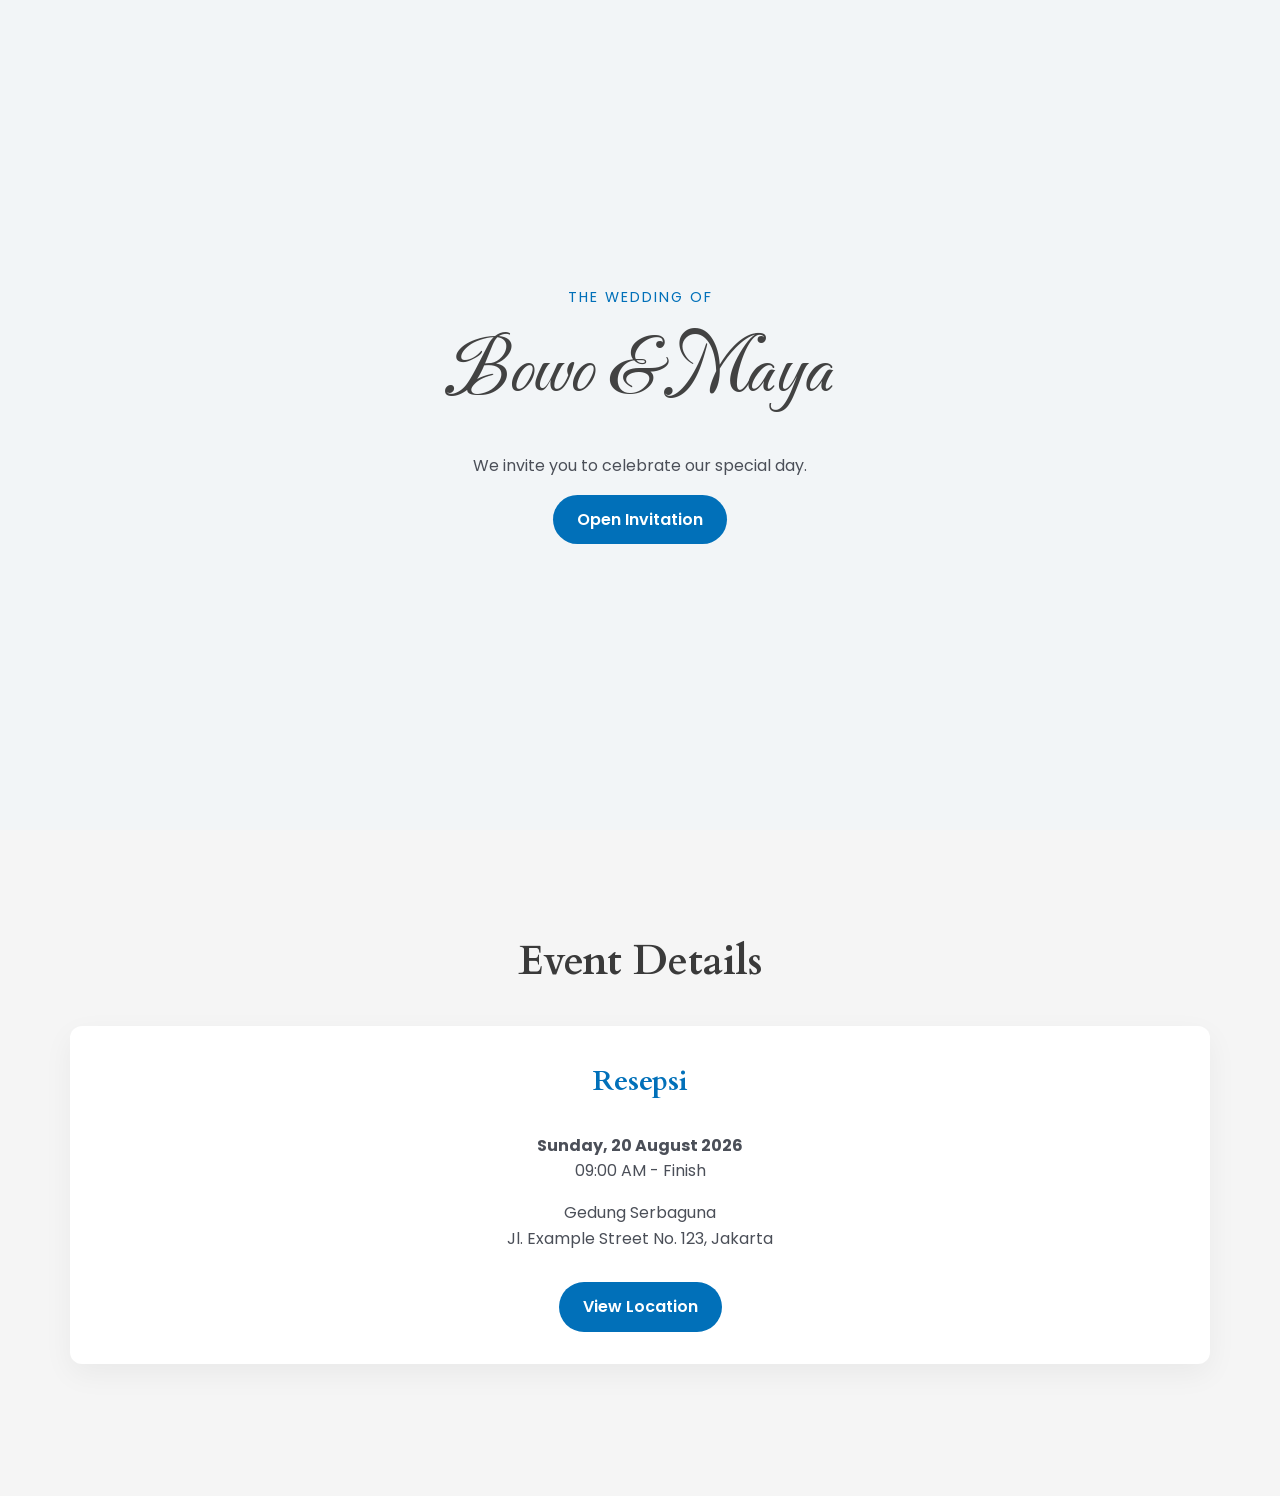
==== design-preview.html @ 2938999a "Add extracted design.md and preview" ====
<!DOCTYPE html>
<html lang="en">
<head>
    <meta charset="UTF-8">
    <meta name="viewport" content="width=device-width, initial-scale=1.0">
    <title>Design Preview - Ringvitation</title>
    <link rel="preconnect" href="https://fonts.googleapis.com">
    <link rel="preconnect" href="https://fonts.gstatic.com" crossorigin>
    <link href="https://fonts.googleapis.com/css2?family=Carattere&family=Cardo:ital,wght@0,400;0,700;1,400&family=Poppins:wght@300;400;500;600;700&family=Roboto+Slab:wght@300;400;500;600;700&family=Roboto:wght@300;400;500;700&display=swap" rel="stylesheet">
    <style>
        :root {
            /* Colors */
            --color-primary: #0170b9;
            --color-dark-1: #3a3a3a;
            --color-dark-2: #424242;
            --color-text: #4b4f58;
            --color-bg-1: #f5f5f5;
            --color-bg-2: #f2f5f7;
            --color-white: #ffffff;
            --color-black: #000000;

            /* Typography */
            --font-sans: 'Poppins', 'Roboto', sans-serif;
            --font-serif: 'Cardo', 'Roboto Slab', serif;
            --font-script: 'Carattere', cursive;

            /* Spacing */
            --spacing-sm: 8px;
            --spacing-md: 16px;
            --spacing-lg: 32px;
            --spacing-xl: 64px;
            --spacing-xxl: 100px;
        }

        body {
            font-family: var(--font-sans);
            color: var(--color-text);
            background-color: var(--color-bg-1);
            margin: 0;
            padding: 0;
            line-height: 1.6;
        }

        .container {
            max-width: 1140px;
            margin: 0 auto;
            padding: 0 var(--spacing-md);
        }

        section {
            padding: var(--spacing-xxl) 0;
        }

        h1, h2, h3, h4 {
            color: var(--color-dark-1);
            margin-top: 0;
        }

        h1 {
            font-family: var(--font-script);
            font-size: 5rem;
            font-weight: 400;
            text-align: center;
            margin-bottom: var(--spacing-md);
            color: var(--color-dark-2);
        }

        h2 {
            font-family: var(--font-serif);
            font-size: 2.5rem;
            text-align: center;
            margin-bottom: var(--spacing-lg);
        }

        p {
            font-size: 1rem;
            margin-bottom: var(--spacing-md);
        }

        .btn {
            display: inline-block;
            background-color: var(--color-primary);
            color: var(--color-white);
            font-family: var(--font-sans);
            font-weight: 600;
            padding: 12px 24px;
            border-radius: 30px;
            text-decoration: none;
            transition: background-color 0.3s ease;
            border: none;
            cursor: pointer;
        }

        .btn:hover {
            background-color: var(--color-dark-1);
        }

        .card {
            background-color: var(--color-white);
            padding: var(--spacing-lg);
            border-radius: 12px;
            box-shadow: 0 10px 30px rgba(0,0,0,0.05);
            text-align: center;
            margin-bottom: var(--spacing-lg);
        }

        .hero {
            background-color: var(--color-bg-2);
            text-align: center;
            padding: var(--spacing-xxl) var(--spacing-md);
            display: flex;
            flex-direction: column;
            align-items: center;
            justify-content: center;
            min-height: 70vh;
        }

        .hero-subtitle {
            font-family: var(--font-sans);
            letter-spacing: 2px;
            text-transform: uppercase;
            font-size: 0.9rem;
            color: var(--color-primary);
        }
    </style>
</head>
<body>

    <div class="hero">
        <div class="container">
            <div class="hero-subtitle">The Wedding Of</div>
            <h1>Bowo & Maya</h1>
            <p>We invite you to celebrate our special day.</p>
            <a href="#" class="btn">Open Invitation</a>
        </div>
    </div>

    <section>
        <div class="container">
            <h2>Event Details</h2>
            <div class="card">
                <h3 style="font-family: var(--font-serif); color: var(--color-primary); font-size: 1.8rem;">Resepsi</h3>
                <p><strong>Sunday, 20 August 2026</strong><br>09:00 AM - Finish</p>
                <p>Gedung Serbaguna<br>Jl. Example Street No. 123, Jakarta</p>
                <a href="#" class="btn" style="margin-top: 15px;">View Location</a>
            </div>
        </div>
    </section>

</body>
</html>
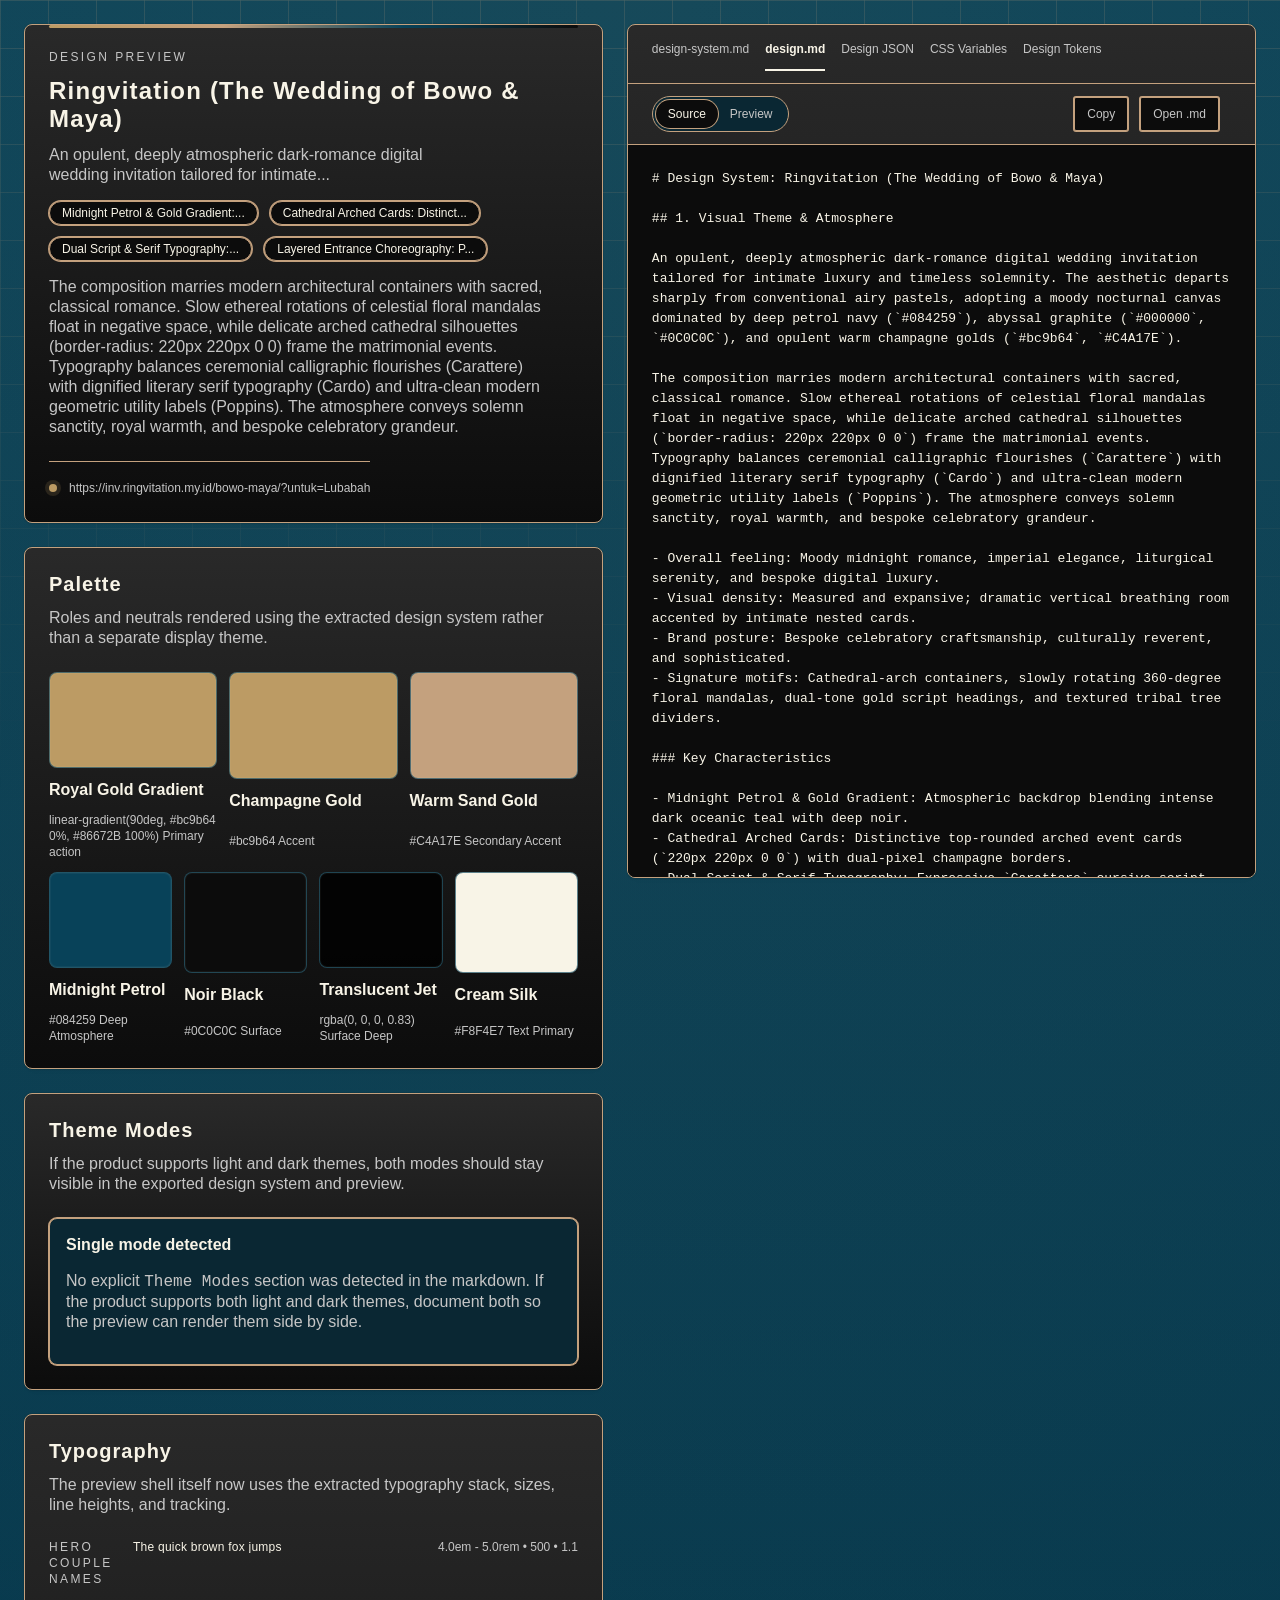
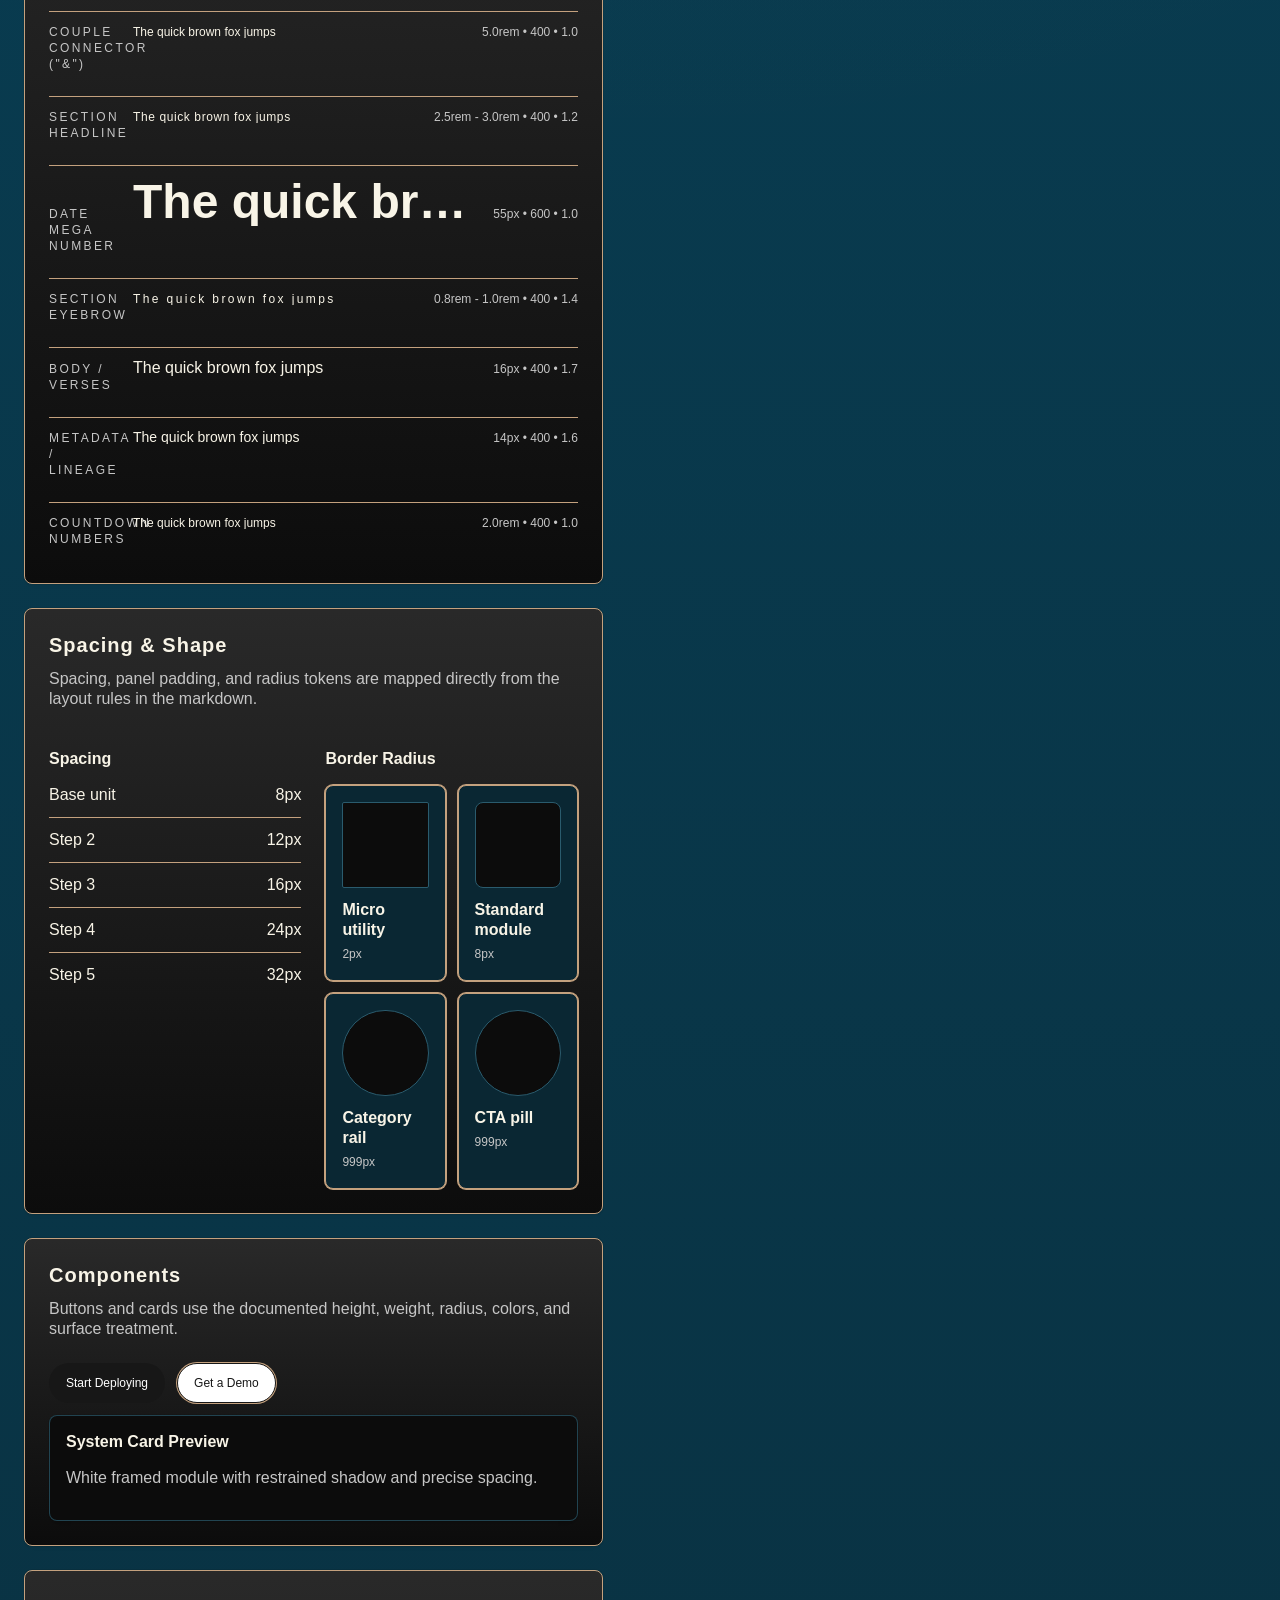
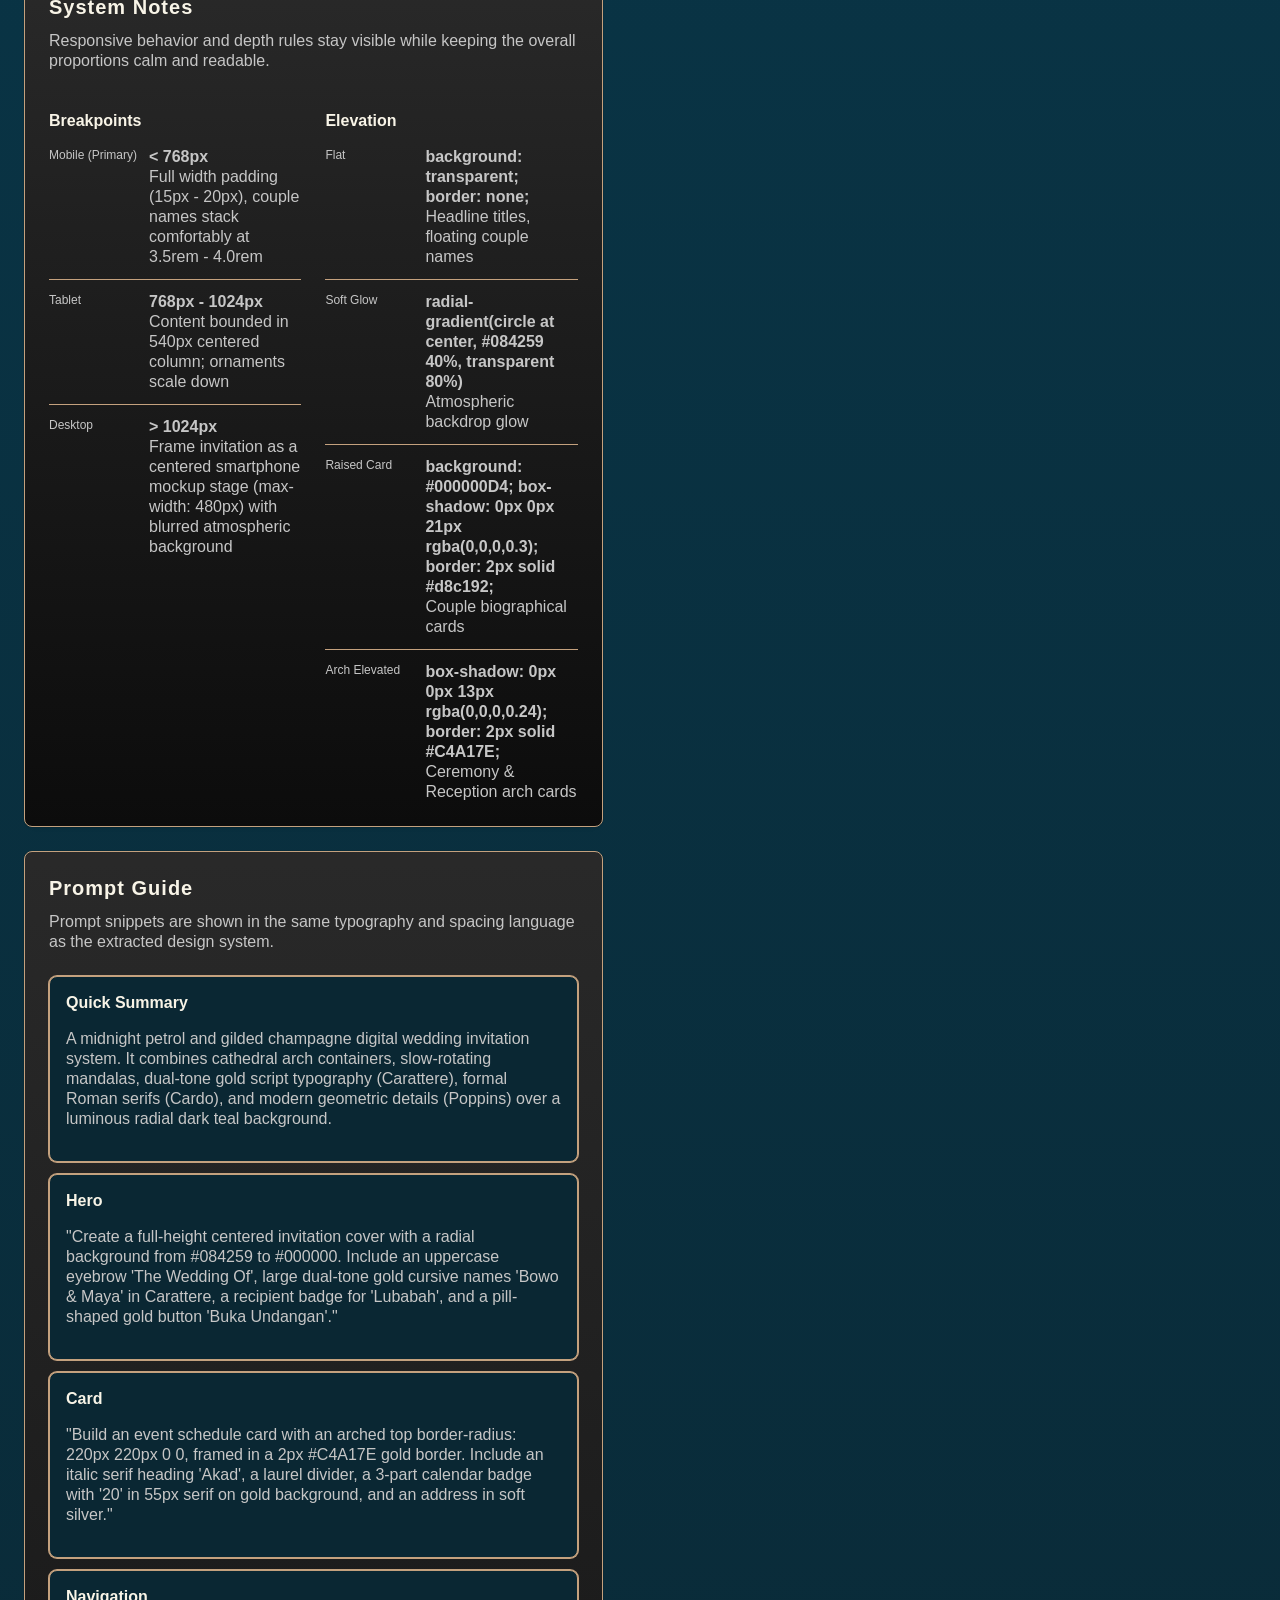
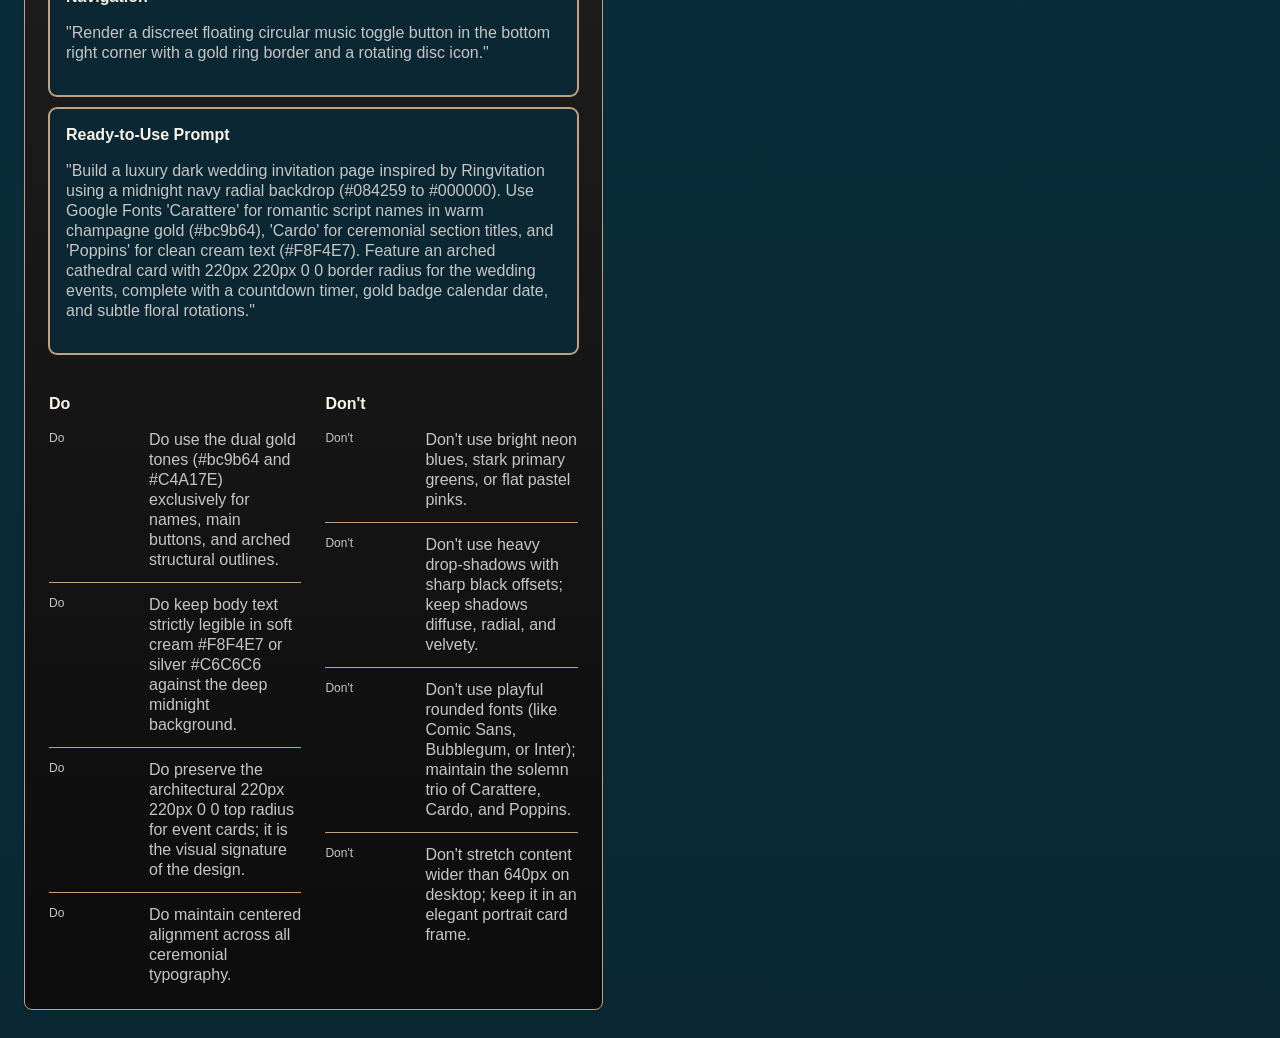
==== commit 5417403b: "feat: complete design extraction with authentic Ringvitation tokens and preview" ====
--- a/design-preview.html
+++ b/design-preview.html
@@ -1,151 +1,1413 @@
 <!DOCTYPE html>
-<html lang="en">
-<head>
-    <meta charset="UTF-8">
-    <meta name="viewport" content="width=device-width, initial-scale=1.0">
-    <title>Design Preview - Ringvitation</title>
-    <link rel="preconnect" href="https://fonts.googleapis.com">
-    <link rel="preconnect" href="https://fonts.gstatic.com" crossorigin>
-    <link href="https://fonts.googleapis.com/css2?family=Carattere&family=Cardo:ital,wght@0,400;0,700;1,400&family=Poppins:wght@300;400;500;600;700&family=Roboto+Slab:wght@300;400;500;600;700&family=Roboto:wght@300;400;500;700&display=swap" rel="stylesheet">
+<html lang="zh-CN">
+  <head>
+    <meta charset="UTF-8" />
+    <meta name="viewport" content="width=device-width, initial-scale=1.0" />
+    <title>Ringvitation (The Wedding of Bowo &amp; Maya) Preview</title>
+    <meta name="color-scheme" content="light" />
     <style>
-        :root {
-            /* Colors */
-            --color-primary: #0170b9;
-            --color-dark-1: #3a3a3a;
-            --color-dark-2: #424242;
-            --color-text: #4b4f58;
-            --color-bg-1: #f5f5f5;
-            --color-bg-2: #f2f5f7;
-            --color-white: #ffffff;
-            --color-black: #000000;
-
-            /* Typography */
-            --font-sans: 'Poppins', 'Roboto', sans-serif;
-            --font-serif: 'Cardo', 'Roboto Slab', serif;
-            --font-script: 'Carattere', cursive;
-
-            /* Spacing */
-            --spacing-sm: 8px;
-            --spacing-md: 16px;
-            --spacing-lg: 32px;
-            --spacing-xl: 64px;
-            --spacing-xxl: 100px;
+      :root {
+        --page-bg: #084259;
+        --page-bg-muted: rgb(10, 39, 51);
+        --surface-bg: #0C0C0C;
+        --surface-bg-muted: rgb(10, 39, 51);
+        --surface-border: #C4A17E;
+        --surface-border-strong: rgb(42, 91, 109);
+        --surface-shadow: 0 0 0 1px rgba(0, 0, 0, 0.08), 0 2px 2px rgba(0, 0, 0, 0.04), 0 8px 8px -8px rgba(0, 0, 0, 0.04);
+        --surface-shadow-soft: 0 0 0 1px #C4A17E;
+        --ink: #F8F4E7;
+        --muted: #C6C6C6;
+        --subtle: rgb(118, 148, 154);
+        --accent: #bc9b64;
+        --font-body: -apple-system, BlinkMacSystemFont, "Segoe UI", Arial, sans-serif;
+        --font-display: -apple-system, BlinkMacSystemFont, "Segoe UI", Arial, sans-serif;
+        --font-mono: "Roboto Mono", ui-monospace, "SFMono-Regular", "SF Mono", Menlo, monospace;
+        --body-size: 16px;
+        --body-line: 20px;
+        --body-weight: 400;
+        --label-size: 12px;
+        --label-line: 16px;
+        --label-track: 0.2em;
+        --title-size: 24px;
+        --title-line: 28px;
+        --title-track: 0.05em;
+        --section-size: 20px;
+        --section-line: 24px;
+        --section-track: 0.05em;
+        --source-size: 13px;
+        --source-line: 20px;
+        --space-1: 8px;
+        --space-2: 12px;
+        --space-3: 16px;
+        --space-4: 24px;
+        --space-5: 32px;
+        --space-6: 40px;
+        --radius-panel: 8px;
+        --radius-card: 8px;
+        --radius-micro: 2px;
+        --radius-pill: 999px;
+        --button-height: 40px;
+        --button-font-size: 12px;
+        --button-weight: 500;
+        --button-radius: 999px;
+        --secondary-button-radius: 999px;
+        --layout-gap: 24px;
+        --page-padding: 24px;
+      }
+
+      * {
+        box-sizing: border-box;
+      }
+
+      html {
+        scroll-behavior: smooth;
+      }
+
+      body {
+        margin: 0;
+        min-width: 320px;
+        color: var(--ink);
+        font-family: var(--font-body);
+        font-size: var(--body-size);
+        font-weight: var(--body-weight);
+        line-height: var(--body-line);
+        background:
+          radial-gradient(circle at top, color-mix(in srgb, var(--accent) 8%, transparent), transparent 30%),
+          linear-gradient(180deg, var(--page-bg) 0%, var(--page-bg-muted) 100%);
+      }
+
+      body::before {
+        content: "";
+        position: fixed;
+        inset: 0;
+        z-index: -1;
+        pointer-events: none;
+        background-image:
+          linear-gradient(color-mix(in srgb, var(--surface-border) 56%, transparent) 1px, transparent 1px),
+          linear-gradient(90deg, color-mix(in srgb, var(--surface-border) 56%, transparent) 1px, transparent 1px);
+        background-size: 100% calc(48px), calc(48px) 100%;
+        mask-image: linear-gradient(180deg, rgba(0, 0, 0, 0.3), transparent 88%);
+      }
+
+      a {
+        color: inherit;
+        text-decoration: none;
+      }
+
+      button {
+        font: inherit;
+      }
+
+      .shell {
+        width: min(1440px, calc(100vw - (var(--page-padding) * 2)));
+        margin: 0 auto;
+        padding: var(--page-padding) 0 calc(var(--page-padding) * 1.2);
+      }
+
+      .layout {
+        display: grid;
+        grid-template-columns: minmax(340px, 0.92fr) minmax(420px, 1fr);
+        gap: var(--layout-gap);
+        align-items: start;
+      }
+
+      .stack {
+        display: grid;
+        gap: var(--space-4);
+      }
+
+      .panel {
+        overflow: hidden;
+        border: 1px solid var(--surface-border);
+        border-radius: var(--radius-panel);
+        background: linear-gradient(180deg, color-mix(in srgb, var(--surface-bg) 88%, white) 0%, var(--surface-bg) 100%);
+        box-shadow: var(--surface-shadow);
+      }
+
+      .panel-inner {
+        padding: var(--space-4);
+      }
+
+      .hero-card {
+        position: relative;
+      }
+
+      .hero-card::before {
+        content: "";
+        position: absolute;
+        left: var(--space-4);
+        right: var(--space-4);
+        top: 0;
+        height: 3px;
+        border-radius: 999px;
+        background: linear-gradient(90deg, #bc9b64 0%, #C4A17E 33%, #084259 67%, #0C0C0C 100%);
+      }
+
+      .eyebrow {
+        margin-bottom: var(--space-2);
+        color: var(--muted);
+        font-size: var(--label-size);
+        line-height: var(--label-line);
+        letter-spacing: var(--label-track);
+        text-transform: uppercase;
+      }
+
+      .site-title,
+      .section-title {
+        margin: 0;
+        color: var(--ink);
+        font-family: var(--font-display);
+        font-weight: 600;
+      }
+
+      .site-title {
+        font-size: var(--title-size);
+        line-height: var(--title-line);
+        letter-spacing: var(--title-track);
+      }
+
+      .descriptor {
+        margin: var(--space-2) 0 0;
+        max-width: 42ch;
+        color: var(--muted);
+        font-size: var(--body-size);
+        line-height: var(--body-line);
+      }
+
+      .summary {
+        margin: var(--space-3) 0 0;
+        max-width: 56ch;
+        color: var(--muted);
+        font-size: var(--body-size);
+        line-height: var(--body-line);
+      }
+
+      .chip-row {
+        display: flex;
+        flex-wrap: wrap;
+        gap: var(--space-2);
+        margin: var(--space-3) 0 0;
+      }
+
+      .chip {
+        display: inline-flex;
+        align-items: center;
+        min-height: calc(8px * 3);
+        padding: 0 var(--space-2);
+        border: 1px solid var(--surface-border);
+        border-radius: var(--radius-pill);
+        background: var(--surface-bg);
+        color: var(--ink);
+        font-size: var(--label-size);
+        line-height: var(--label-line);
+        box-shadow: var(--surface-shadow-soft);
+      }
+
+      .observed-link {
+        display: inline-flex;
+        align-items: center;
+        gap: var(--space-2);
+        margin-top: var(--space-4);
+        padding-top: var(--space-3);
+        border-top: 1px solid var(--surface-border);
+        color: var(--muted);
+        font-size: var(--label-size);
+        overflow-wrap: anywhere;
+      }
+
+      .observed-link::before {
+        content: "";
+        width: 8px;
+        height: 8px;
+        border-radius: 999px;
+        background: var(--accent);
+        box-shadow: 0 0 0 4px color-mix(in srgb, var(--accent) 16%, transparent);
+      }
+
+      .section-title {
+        font-size: var(--section-size);
+        line-height: var(--section-line);
+        letter-spacing: var(--section-track);
+      }
+
+      .section-subtitle {
+        margin: var(--space-2) 0 var(--space-4);
+        color: var(--muted);
+        font-size: var(--body-size);
+        line-height: var(--body-line);
+      }
+
+      .palette-grid,
+      .theme-mode-grid,
+      .type-list,
+      .component-card,
+      .prompt-list,
+      .mini-grid,
+      .token-table {
+        display: grid;
+        gap: var(--space-2);
+      }
+
+      .palette-row {
+        display: grid;
+        grid-template-columns: repeat(3, minmax(0, 1fr));
+        gap: var(--space-2);
+      }
+
+      .palette-row.neutral-row {
+        grid-template-columns: repeat(4, minmax(0, 1fr));
+      }
+
+      .theme-mode-grid {
+        display: grid;
+        grid-template-columns: repeat(2, minmax(0, 1fr));
+        gap: var(--space-3);
+      }
+
+      .theme-mode-card {
+        display: grid;
+        gap: var(--space-2);
+        padding: var(--space-3);
+        border: 1px solid var(--surface-border);
+        border-radius: var(--radius-card);
+        background: color-mix(in srgb, var(--surface-bg) 92%, white);
+      }
+
+      .theme-mode-card.is-dark {
+        background: #111111;
+        color: #f4f4f4;
+        border-color: rgba(255, 255, 255, 0.12);
+      }
+
+      .theme-mode-head {
+        display: flex;
+        align-items: center;
+        justify-content: space-between;
+        gap: var(--space-2);
+      }
+
+      .theme-mode-label {
+        color: var(--subtle);
+        font-size: var(--label-size);
+        line-height: var(--label-line);
+        letter-spacing: var(--label-track);
+        text-transform: uppercase;
+      }
+
+      .theme-mode-card.is-dark .theme-mode-label {
+        color: rgba(255, 255, 255, 0.7);
+      }
+
+      .theme-mode-note {
+        margin: 0;
+        color: var(--muted);
+        font-size: calc(var(--body-size) - 1px);
+        line-height: calc(var(--body-line) - 4px);
+      }
+
+      .theme-mode-card.is-dark .theme-mode-note {
+        color: rgba(255, 255, 255, 0.82);
+      }
+
+      .theme-swatch-row {
+        display: grid;
+        grid-template-columns: repeat(4, minmax(0, 1fr));
+        gap: var(--space-2);
+      }
+
+      .theme-swatch {
+        display: grid;
+        gap: 6px;
+      }
+
+      .theme-swatch-box {
+        height: 72px;
+        border-radius: calc(var(--radius-card) - 4px);
+        border: 1px solid color-mix(in srgb, var(--surface-border-strong) 75%, transparent);
+      }
+
+      .theme-mode-card.is-dark .theme-swatch-box {
+        border-color: rgba(255, 255, 255, 0.14);
+      }
+
+      .theme-swatch-name {
+        color: inherit;
+        font-size: 12px;
+        line-height: 1.3;
+      }
+
+      .theme-swatch-value {
+        color: var(--subtle);
+        font-size: 11px;
+        line-height: 1.3;
+      }
+
+      .theme-mode-card.is-dark .theme-swatch-value {
+        color: rgba(255, 255, 255, 0.62);
+      }
+
+      .swatch {
+        display: grid;
+        gap: var(--space-2);
+      }
+
+      .swatch-box {
+        min-height: calc(8px * 12);
+        border-radius: var(--radius-card);
+        border: 1px solid color-mix(in srgb, var(--surface-border-strong) 75%, transparent);
+        box-shadow: inset 0 0 0 1px color-mix(in srgb, var(--ink) 4%, transparent);
+      }
+
+      .swatch-label,
+      .token-heading,
+      .prompt-card strong,
+      .card-preview h4 {
+        color: var(--ink);
+        font-family: var(--font-display);
+        font-size: var(--body-size);
+        line-height: var(--body-line);
+        font-weight: 600;
+      }
+
+      .swatch-meta,
+      .type-metrics,
+      .mini-label,
+      .copy-state,
+      .file-tab,
+      .ghost-button,
+      .segmented button {
+        color: var(--muted);
+        font-size: var(--label-size);
+        line-height: var(--label-line);
+      }
+
+      .type-row {
+        display: grid;
+        grid-template-columns: 72px minmax(0, 1fr) auto;
+        gap: var(--space-2);
+        align-items: baseline;
+        padding: var(--space-2) 0;
+        border-top: 1px solid var(--surface-border);
+      }
+
+      .type-row:first-child,
+      .mini-row:first-child,
+      .token-row:first-child {
+        border-top: 0;
+        padding-top: 0;
+      }
+
+      .type-role {
+        color: var(--muted);
+        font-size: var(--label-size);
+        line-height: var(--label-line);
+        letter-spacing: var(--label-track);
+        text-transform: uppercase;
+      }
+
+      .type-sample {
+        color: var(--ink);
+        overflow: hidden;
+        text-overflow: ellipsis;
+        white-space: nowrap;
+      }
+
+      .split-card {
+        display: grid;
+        grid-template-columns: 1fr 1fr;
+        gap: var(--space-4);
+      }
+
+      .token-row,
+      .mini-row {
+        display: grid;
+        gap: var(--space-2);
+        align-items: start;
+        padding-top: var(--space-2);
+        border-top: 1px solid var(--surface-border);
+      }
+
+      .token-row {
+        grid-template-columns: 1fr auto;
+      }
+
+      .mini-row {
+        grid-template-columns: 88px minmax(0, 1fr);
+      }
+
+      .mini-content,
+      .prompt-card p,
+      .card-preview p {
+        color: var(--muted);
+        font-size: var(--body-size);
+        line-height: var(--body-line);
+      }
+
+      .radius-grid {
+        display: grid;
+        grid-template-columns: repeat(2, minmax(0, 1fr));
+        gap: var(--space-2);
+      }
+
+      .radius-card,
+      .prompt-card {
+        padding: var(--space-3);
+        border: 1px solid var(--surface-border);
+        border-radius: var(--radius-card);
+        background: var(--surface-bg-muted);
+        box-shadow: var(--surface-shadow-soft);
+      }
+
+      .radius-demo {
+        aspect-ratio: 1;
+        width: 100%;
+        border: 1px solid var(--surface-border-strong);
+        background: var(--surface-bg);
+      }
+
+      .radius-name {
+        margin-top: var(--space-2);
+        color: var(--ink);
+        font-size: var(--body-size);
+        line-height: var(--body-line);
+        font-weight: 600;
+      }
+
+      .radius-value {
+        margin-top: 4px;
+        color: var(--muted);
+        font-size: var(--label-size);
+      }
+
+      .button-row {
+        display: flex;
+        flex-wrap: wrap;
+        gap: var(--space-2);
+      }
+
+      .cta {
+        display: inline-flex;
+        align-items: center;
+        justify-content: center;
+        min-height: var(--button-height);
+        padding: 0 var(--space-3);
+        border-radius: var(--button-radius);
+        font-family: var(--font-body);
+        font-size: var(--button-font-size);
+        font-weight: var(--button-weight);
+        line-height: 1;
+        letter-spacing: normal;
+      }
+
+      .cta-primary {
+        border: 1px solid transparent;
+        background: #171717;
+        color: #ffffff;
+        border-radius: 999px;
+      }
+
+      .cta-secondary {
+        border: 1px solid #171717;
+        background: #ffffff;
+        color: #171717;
+        border-radius: 999px;
+        box-shadow: var(--surface-shadow-soft);
+      }
+
+      .card-preview {
+        padding: 16px;
+        border-radius: 8px;
+        border: 1px solid color-mix(in srgb, var(--surface-border-strong) 72%, transparent);
+        background: var(--surface-bg);
+        color: var(--ink);
+        box-shadow: 0 0 0 1px rgba(0, 0, 0, 0.08), 0 2px 2px rgba(0, 0, 0, 0.04), 0 8px 8px -8px rgba(0, 0, 0, 0.04);
+      }
+
+      .card-preview h4 {
+        margin: 0 0 var(--space-1);
+      }
+
+      .source-shell {
+        position: sticky;
+        top: var(--page-padding);
+      }
+
+      .source-header {
+        display: flex;
+        flex-wrap: wrap;
+        align-items: center;
+        justify-content: space-between;
+        gap: var(--space-2);
+        padding: var(--space-3) var(--space-4) var(--space-2);
+        border-bottom: 1px solid var(--surface-border);
+      }
+
+      .file-tabs {
+        display: flex;
+        flex-wrap: wrap;
+        gap: 2px var(--space-3);
+      }
+
+      .file-tab {
+        padding: 0 0 var(--space-2);
+        border-bottom: 2px solid transparent;
+      }
+
+      .file-tab.active {
+        color: var(--ink);
+        border-bottom-color: var(--ink);
+        font-weight: 600;
+      }
+
+      .source-toolbar {
+        display: flex;
+        flex-wrap: wrap;
+        align-items: center;
+        gap: var(--space-2);
+        padding: var(--space-2) var(--space-4);
+        border-bottom: 1px solid var(--surface-border);
+      }
+
+      .segmented {
+        display: inline-flex;
+        padding: 3px;
+        border: 1px solid var(--surface-border);
+        border-radius: var(--radius-pill);
+        background: var(--surface-bg-muted);
+      }
+
+      .segmented button {
+        border: 0;
+        border-radius: var(--radius-pill);
+        background: transparent;
+        padding: 6px 12px;
+        cursor: pointer;
+      }
+
+      .segmented button.is-active {
+        background: var(--surface-bg);
+        color: var(--ink);
+        box-shadow: var(--surface-shadow-soft);
+      }
+
+      .toolbar-actions {
+        display: flex;
+        flex-wrap: wrap;
+        gap: var(--space-2);
+        margin-left: auto;
+      }
+
+      .ghost-button {
+        display: inline-flex;
+        align-items: center;
+        gap: 6px;
+        padding: 8px 12px;
+        border: 1px solid var(--surface-border);
+        border-radius: 2px;
+        background: var(--surface-bg);
+        box-shadow: var(--surface-shadow-soft);
+        cursor: pointer;
+      }
+
+      .source-body {
+        max-height: calc(100vh - (var(--page-padding) * 2) - 120px);
+        overflow: auto;
+      }
+
+      .source-view,
+      .rendered-view {
+        margin: 0;
+        padding: var(--space-4);
+      }
+
+      .source-view {
+        color: var(--ink);
+        font-family: var(--font-mono);
+        font-size: var(--source-size);
+        line-height: var(--source-line);
+        white-space: pre-wrap;
+        word-break: break-word;
+        background: var(--surface-bg);
+      }
+
+      .rendered-view {
+        color: var(--ink);
+        font-family: var(--font-body);
+        font-size: var(--body-size);
+        line-height: var(--body-line);
+        background: var(--surface-bg);
+      }
+
+      .rendered-view[hidden],
+      .source-view[hidden] {
+        display: none;
+      }
+
+      .rendered-view h2,
+      .rendered-view h3 {
+        margin: var(--space-4) 0 var(--space-2);
+        color: var(--ink);
+        font-family: var(--font-display);
+        font-weight: 600;
+      }
+
+      .rendered-view h2 {
+        font-size: var(--section-size);
+        line-height: var(--section-line);
+        letter-spacing: var(--section-track);
+      }
+
+      .rendered-view h2:first-child {
+        margin-top: 0;
+      }
+
+      .rendered-view h3 {
+        color: var(--muted);
+        font-size: calc(24px - 4px);
+        line-height: calc(28px - 4px);
+      }
+
+      .rendered-view p,
+      .rendered-view li {
+        color: var(--muted);
+      }
+
+      .rendered-view ul,
+      .rendered-view ol {
+        margin: 0 0 var(--space-3) 20px;
+        padding: 0;
+      }
+
+      .rendered-view table {
+        width: 100%;
+        border-collapse: collapse;
+        margin: var(--space-2) 0 var(--space-4);
+      }
+
+      .rendered-view th,
+      .rendered-view td {
+        padding: var(--space-2) var(--space-2);
+        border: 1px solid var(--surface-border);
+        text-align: left;
+        vertical-align: top;
+        font-size: var(--label-size);
+        line-height: var(--label-line);
+      }
+
+      .rendered-view th {
+        color: var(--ink);
+        background: var(--surface-bg-muted);
+      }
+
+      .rendered-view code {
+        padding: 0.14em 0.4em;
+        border-radius: 2px;
+        background: var(--surface-bg-muted);
+        color: var(--ink);
+        font-family: var(--font-mono);
+        font-size: 0.92em;
+      }
+
+      @media (max-width: 1120px) {
+        .layout {
+          grid-template-columns: 1fr;
         }
 
-        body {
-            font-family: var(--font-sans);
-            color: var(--color-text);
-            background-color: var(--color-bg-1);
-            margin: 0;
-            padding: 0;
-            line-height: 1.6;
+        .source-shell {
+          position: relative;
+          top: 0;
         }
 
-        .container {
-            max-width: 1140px;
-            margin: 0 auto;
-            padding: 0 var(--spacing-md);
+        .source-body {
+          max-height: none;
         }
-
-        section {
-            padding: var(--spacing-xxl) 0;
+      }
+
+      @media (max-width: 760px) {
+        .shell {
+          width: min(100vw - (12px * 2), 100%);
+          padding-top: 12px;
         }
 
-        h1, h2, h3, h4 {
-            color: var(--color-dark-1);
-            margin-top: 0;
+        .panel-inner,
+        .source-view,
+        .rendered-view {
+          padding-left: var(--space-3);
+          padding-right: var(--space-3);
         }
 
-        h1 {
-            font-family: var(--font-script);
-            font-size: 5rem;
-            font-weight: 400;
-            text-align: center;
-            margin-bottom: var(--spacing-md);
-            color: var(--color-dark-2);
+        .palette-row,
+        .palette-row.neutral-row,
+        .theme-mode-grid,
+        .theme-swatch-row,
+        .split-card,
+        .radius-grid {
+          grid-template-columns: 1fr;
         }
 
-        h2 {
-            font-family: var(--font-serif);
-            font-size: 2.5rem;
-            text-align: center;
-            margin-bottom: var(--spacing-lg);
+        .type-row,
+        .mini-row {
+          grid-template-columns: 1fr;
         }
-
-        p {
-            font-size: 1rem;
-            margin-bottom: var(--spacing-md);
+      }
+    </style>
+  </head>
+  <body>
+    <main class="shell">
+      <div class="layout">
+        <section class="stack">
+          <article class="panel hero-card">
+            <div class="panel-inner">
+              <div class="eyebrow">Design Preview</div>
+              <h1 class="site-title">Ringvitation (The Wedding of Bowo &amp; Maya)</h1>
+              <p class="descriptor">An opulent, deeply atmospheric dark-romance digital wedding invitation tailored for intimate...</p>
+              <div class="chip-row"><span class="chip">Midnight Petrol &amp; Gold Gradient:...</span><span class="chip">Cathedral Arched Cards: Distinct...</span><span class="chip">Dual Script &amp; Serif Typography:...</span><span class="chip">Layered Entrance Choreography: P...</span></div>
+              <p class="summary">The composition marries modern architectural containers with sacred, classical romance. Slow ethereal rotations of celestial floral mandalas float in negative space, while delicate arched cathedral silhouettes (border-radius: 220px 220px 0 0) frame the matrimonial events. Typography balances ceremonial calligraphic flourishes (Carattere) with dignified literary serif typography (Cardo) and ultra-clean modern geometric utility labels (Poppins). The atmosphere conveys solemn sanctity, royal warmth, and bespoke celebratory grandeur.</p>
+              <a class="observed-link" href="https://inv.ringvitation.my.id/bowo-maya/?untuk=Lubabah" target="_blank" rel="noreferrer">https://inv.ringvitation.my.id/bowo-maya/?untuk=Lubabah</a>
+            </div>
+          </article>
+
+          <article class="panel">
+            <div class="panel-inner">
+              <h2 class="section-title">Palette</h2>
+              <p class="section-subtitle">Roles and neutrals rendered using the extracted design system rather than a separate display theme.</p>
+              <div class="palette-grid"><div class="palette-row"><div class="swatch">
+    <div class="swatch-box" style="background:#bc9b64;"></div>
+    <div class="swatch-label">Royal Gold Gradient</div>
+    <div class="swatch-meta">
+      <span>linear-gradient(90deg, #bc9b64 0%, #86672B 100%)</span>
+      <span>Primary action</span>
+    </div>
+  </div><div class="swatch">
+    <div class="swatch-box" style="background:#bc9b64;"></div>
+    <div class="swatch-label">Champagne Gold</div>
+    <div class="swatch-meta">
+      <span>#bc9b64</span>
+      <span>Accent</span>
+    </div>
+  </div><div class="swatch">
+    <div class="swatch-box" style="background:#C4A17E;"></div>
+    <div class="swatch-label">Warm Sand Gold</div>
+    <div class="swatch-meta">
+      <span>#C4A17E</span>
+      <span>Secondary Accent</span>
+    </div>
+  </div></div><div class="palette-row neutral-row"><div class="swatch">
+    <div class="swatch-box" style="background:#084259;"></div>
+    <div class="swatch-label">Midnight Petrol</div>
+    <div class="swatch-meta">
+      <span>#084259</span>
+      <span>Deep Atmosphere</span>
+    </div>
+  </div><div class="swatch">
+    <div class="swatch-box" style="background:#0C0C0C;"></div>
+    <div class="swatch-label">Noir Black</div>
+    <div class="swatch-meta">
+      <span>#0C0C0C</span>
+      <span>Surface</span>
+    </div>
+  </div><div class="swatch">
+    <div class="swatch-box" style="background:rgba(0, 0, 0, 0.83);"></div>
+    <div class="swatch-label">Translucent Jet</div>
+    <div class="swatch-meta">
+      <span>rgba(0, 0, 0, 0.83)</span>
+      <span>Surface Deep</span>
+    </div>
+  </div><div class="swatch">
+    <div class="swatch-box" style="background:#F8F4E7;"></div>
+    <div class="swatch-label">Cream Silk</div>
+    <div class="swatch-meta">
+      <span>#F8F4E7</span>
+      <span>Text Primary</span>
+    </div>
+  </div></div></div>
+            </div>
+          </article>
+
+          <article class="panel">
+            <div class="panel-inner">
+              <h2 class="section-title">Theme Modes</h2>
+              <p class="section-subtitle">If the product supports light and dark themes, both modes should stay visible in the exported design system and preview.</p>
+              <div class="prompt-card"><strong>Single mode detected</strong><p>No explicit <code>Theme Modes</code> section was detected in the markdown. If the product supports both light and dark themes, document both so the preview can render them side by side.</p></div>
+            </div>
+          </article>
+
+          <article class="panel">
+            <div class="panel-inner">
+              <h2 class="section-title">Typography</h2>
+              <p class="section-subtitle">The preview shell itself now uses the extracted typography stack, sizes, line heights, and tracking.</p>
+              <div class="type-list"><div class="type-row">
+        <div class="type-role">Hero Couple Names</div>
+        <div
+          class="type-sample"
+          style="font-size:12px; line-height:12px; font-weight:500; letter-spacing:0.02em; font-family:-apple-system, BlinkMacSystemFont, &quot;Segoe UI&quot;, Arial, sans-serif;"
+        >
+          The quick brown fox jumps
+        </div>
+        <div class="type-metrics">4.0em - 5.0rem • 500 • 1.1</div>
+      </div><div class="type-row">
+        <div class="type-role">Couple Connector (&quot;&amp;&quot;)</div>
+        <div
+          class="type-sample"
+          style="font-size:12px; line-height:12px; font-weight:400; letter-spacing:normal; font-family:-apple-system, BlinkMacSystemFont, &quot;Segoe UI&quot;, Arial, sans-serif;"
+        >
+          The quick brown fox jumps
+        </div>
+        <div class="type-metrics">5.0rem • 400 • 1.0</div>
+      </div><div class="type-row">
+        <div class="type-role">Section Headline</div>
+        <div
+          class="type-sample"
+          style="font-size:12px; line-height:12px; font-weight:400; letter-spacing:0.05em; font-family:-apple-system, BlinkMacSystemFont, &quot;Segoe UI&quot;, Arial, sans-serif;"
+        >
+          The quick brown fox jumps
+        </div>
+        <div class="type-metrics">2.5rem - 3.0rem • 400 • 1.2</div>
+      </div><div class="type-row">
+        <div class="type-role">Date Mega Number</div>
+        <div
+          class="type-sample"
+          style="font-size:48px; line-height:48px; font-weight:600; letter-spacing:normal; font-family:-apple-system, BlinkMacSystemFont, &quot;Segoe UI&quot;, Arial, sans-serif;"
+        >
+          The quick brown fox jumps
+        </div>
+        <div class="type-metrics">55px • 600 • 1.0</div>
+      </div><div class="type-row">
+        <div class="type-role">Section Eyebrow</div>
+        <div
+          class="type-sample"
+          style="font-size:12px; line-height:12px; font-weight:400; letter-spacing:0.2em; font-family:-apple-system, BlinkMacSystemFont, &quot;Segoe UI&quot;, Arial, sans-serif;"
+        >
+          The quick brown fox jumps
+        </div>
+        <div class="type-metrics">0.8rem - 1.0rem • 400 • 1.4</div>
+      </div><div class="type-row">
+        <div class="type-role">Body / Verses</div>
+        <div
+          class="type-sample"
+          style="font-size:16px; line-height:16px; font-weight:400; letter-spacing:normal; font-family:-apple-system, BlinkMacSystemFont, &quot;Segoe UI&quot;, Arial, sans-serif;"
+        >
+          The quick brown fox jumps
+        </div>
+        <div class="type-metrics">16px • 400 • 1.7</div>
+      </div><div class="type-row">
+        <div class="type-role">Metadata / Lineage</div>
+        <div
+          class="type-sample"
+          style="font-size:14px; line-height:14px; font-weight:400; letter-spacing:normal; font-family:-apple-system, BlinkMacSystemFont, &quot;Segoe UI&quot;, Arial, sans-serif;"
+        >
+          The quick brown fox jumps
+        </div>
+        <div class="type-metrics">14px • 400 • 1.6</div>
+      </div><div class="type-row">
+        <div class="type-role">Countdown Numbers</div>
+        <div
+          class="type-sample"
+          style="font-size:12px; line-height:12px; font-weight:400; letter-spacing:normal; font-family:-apple-system, BlinkMacSystemFont, &quot;Segoe UI&quot;, Arial, sans-serif;"
+        >
+          The quick brown fox jumps
+        </div>
+        <div class="type-metrics">2.0rem • 400 • 1.0</div>
+      </div></div>
+            </div>
+          </article>
+
+          <article class="panel">
+            <div class="panel-inner">
+              <h2 class="section-title">Spacing &amp; Shape</h2>
+              <p class="section-subtitle">Spacing, panel padding, and radius tokens are mapped directly from the layout rules in the markdown.</p>
+              <div class="split-card">
+    <div>
+      <h3 class="token-heading">Spacing</h3>
+      <div class="token-table"><div class="token-row">
+        <span>Base unit</span>
+        <span>8px</span>
+      </div><div class="token-row">
+        <span>Step 2</span>
+        <span>12px</span>
+      </div><div class="token-row">
+        <span>Step 3</span>
+        <span>16px</span>
+      </div><div class="token-row">
+        <span>Step 4</span>
+        <span>24px</span>
+      </div><div class="token-row">
+        <span>Step 5</span>
+        <span>32px</span>
+      </div></div>
+    </div>
+    <div>
+      <h3 class="token-heading">Border Radius</h3>
+      <div class="radius-grid"><div class="radius-card">
+        <div class="radius-demo" style="border-radius:2px;"></div>
+        <div class="radius-name">Micro utility</div>
+        <div class="radius-value">2px</div>
+      </div><div class="radius-card">
+        <div class="radius-demo" style="border-radius:8px;"></div>
+        <div class="radius-name">Standard module</div>
+        <div class="radius-value">8px</div>
+      </div><div class="radius-card">
+        <div class="radius-demo" style="border-radius:999px;"></div>
+        <div class="radius-name">Category rail</div>
+        <div class="radius-value">999px</div>
+      </div><div class="radius-card">
+        <div class="radius-demo" style="border-radius:999px;"></div>
+        <div class="radius-name">CTA pill</div>
+        <div class="radius-value">999px</div>
+      </div></div>
+    </div>
+  </div>
+            </div>
+          </article>
+
+          <article class="panel">
+            <div class="panel-inner">
+              <h2 class="section-title">Components</h2>
+              <p class="section-subtitle">Buttons and cards use the documented height, weight, radius, colors, and surface treatment.</p>
+              <div class="component-card">
+    <div class="button-row">
+      <span class="cta cta-primary">Start Deploying</span>
+      <span class="cta cta-secondary">Get a Demo</span>
+    </div>
+    <div class="card-preview">
+      <h4>System Card Preview</h4>
+      <p>White framed module with restrained shadow and precise spacing.</p>
+    </div>
+  </div>
+            </div>
+          </article>
+
+          <article class="panel">
+            <div class="panel-inner">
+              <h2 class="section-title">System Notes</h2>
+              <p class="section-subtitle">Responsive behavior and depth rules stay visible while keeping the overall proportions calm and readable.</p>
+              <div class="split-card">
+    <div>
+      <h3 class="token-heading">Breakpoints</h3>
+      <div class="mini-grid"><div class="mini-row">
+            <div class="mini-label">Mobile (Primary)</div>
+            <div class="mini-content"><strong>&lt; 768px</strong><br />Full width padding (15px - 20px), couple names stack comfortably at 3.5rem - 4.0rem</div>
+          </div><div class="mini-row">
+            <div class="mini-label">Tablet</div>
+            <div class="mini-content"><strong>768px - 1024px</strong><br />Content bounded in 540px centered column; ornaments scale down</div>
+          </div><div class="mini-row">
+            <div class="mini-label">Desktop</div>
+            <div class="mini-content"><strong>&gt; 1024px</strong><br />Frame invitation as a centered smartphone mockup stage (max-width: 480px) with blurred atmospheric background</div>
+          </div></div>
+    </div>
+    <div>
+      <h3 class="token-heading">Elevation</h3>
+      <div class="mini-grid"><div class="mini-row">
+            <div class="mini-label">Flat</div>
+            <div class="mini-content"><strong>background: transparent; border: none;</strong><br />Headline titles, floating couple names</div>
+          </div><div class="mini-row">
+            <div class="mini-label">Soft Glow</div>
+            <div class="mini-content"><strong>radial-gradient(circle at center, #084259 40%, transparent 80%)</strong><br />Atmospheric backdrop glow</div>
+          </div><div class="mini-row">
+            <div class="mini-label">Raised Card</div>
+            <div class="mini-content"><strong>background: #000000D4; box-shadow: 0px 0px 21px rgba(0,0,0,0.3); border: 2px solid #d8c192;</strong><br />Couple biographical cards</div>
+          </div><div class="mini-row">
+            <div class="mini-label">Arch Elevated</div>
+            <div class="mini-content"><strong>box-shadow: 0px 0px 13px rgba(0,0,0,0.24); border: 2px solid #C4A17E;</strong><br />Ceremony &amp; Reception arch cards</div>
+          </div></div>
+    </div>
+  </div>
+            </div>
+          </article>
+
+          <article class="panel">
+            <div class="panel-inner">
+              <h2 class="section-title">Prompt Guide</h2>
+              <p class="section-subtitle">Prompt snippets are shown in the same typography and spacing language as the extracted design system.</p>
+              <div class="prompt-list"><div class="prompt-card"><strong>Quick Summary</strong><p>A midnight petrol and gilded champagne digital wedding invitation system. It combines cathedral arch containers, slow-rotating mandalas, dual-tone gold script typography (Carattere), formal Roman serifs (Cardo), and modern geometric details (Poppins) over a luminous radial dark teal background.</p></div><div class="prompt-card">
+            <strong>Hero</strong>
+            <p>&quot;Create a full-height centered invitation cover with a radial background from #084259 to #000000. Include an uppercase eyebrow &#39;The Wedding Of&#39;, large dual-tone gold cursive names &#39;Bowo &amp; Maya&#39; in Carattere, a recipient badge for &#39;Lubabah&#39;, and a pill-shaped gold button &#39;Buka Undangan&#39;.&quot;</p>
+          </div><div class="prompt-card">
+            <strong>Card</strong>
+            <p>&quot;Build an event schedule card with an arched top border-radius: 220px 220px 0 0, framed in a 2px #C4A17E gold border. Include an italic serif heading &#39;Akad&#39;, a laurel divider, a 3-part calendar badge with &#39;20&#39; in 55px serif on gold background, and an address in soft silver.&quot;</p>
+          </div><div class="prompt-card">
+            <strong>Navigation</strong>
+            <p>&quot;Render a discreet floating circular music toggle button in the bottom right corner with a gold ring border and a rotating disc icon.&quot;</p>
+          </div><div class="prompt-card"><strong>Ready-to-Use Prompt</strong><p>&quot;Build a luxury dark wedding invitation page inspired by Ringvitation using a midnight navy radial backdrop (#084259 to #000000). Use Google Fonts &#39;Carattere&#39; for romantic script names in warm champagne gold (#bc9b64), &#39;Cardo&#39; for ceremonial section titles, and &#39;Poppins&#39; for clean cream text (#F8F4E7). Feature an arched cathedral card with 220px 220px 0 0 border radius for the wedding events, complete with a countdown timer, gold badge calendar date, and subtle floral rotations.&quot;</p></div></div>
+              <div class="split-card" style="margin-top:var(--space-4);">
+    <div>
+      <h3 class="token-heading">Do</h3>
+      <div class="mini-grid"><div class="mini-row"><div class="mini-label">Do</div><div class="mini-content">Do use the dual gold tones (#bc9b64 and #C4A17E) exclusively for names, main buttons, and arched structural outlines.</div></div><div class="mini-row"><div class="mini-label">Do</div><div class="mini-content">Do keep body text strictly legible in soft cream #F8F4E7 or silver #C6C6C6 against the deep midnight background.</div></div><div class="mini-row"><div class="mini-label">Do</div><div class="mini-content">Do preserve the architectural 220px 220px 0 0 top radius for event cards; it is the visual signature of the design.</div></div><div class="mini-row"><div class="mini-label">Do</div><div class="mini-content">Do maintain centered alignment across all ceremonial typography.</div></div></div>
+    </div>
+    <div>
+      <h3 class="token-heading">Don't</h3>
+      <div class="mini-grid"><div class="mini-row"><div class="mini-label">Don't</div><div class="mini-content">Don&#39;t use bright neon blues, stark primary greens, or flat pastel pinks.</div></div><div class="mini-row"><div class="mini-label">Don't</div><div class="mini-content">Don&#39;t use heavy drop-shadows with sharp black offsets; keep shadows diffuse, radial, and velvety.</div></div><div class="mini-row"><div class="mini-label">Don't</div><div class="mini-content">Don&#39;t use playful rounded fonts (like Comic Sans, Bubblegum, or Inter); maintain the solemn trio of Carattere, Cardo, and Poppins.</div></div><div class="mini-row"><div class="mini-label">Don't</div><div class="mini-content">Don&#39;t stretch content wider than 640px on desktop; keep it in an elegant portrait card frame.</div></div></div>
+    </div>
+  </div>
+            </div>
+          </article>
+        </section>
+
+        <section class="source-shell">
+          <article class="panel">
+            <div class="source-header">
+              <div class="file-tabs">
+                <span class="file-tab">design-system.md</span>
+                <span class="file-tab active">design.md</span>
+                <span class="file-tab">Design JSON</span>
+                <span class="file-tab">CSS Variables</span>
+                <span class="file-tab">Design Tokens</span>
+              </div>
+            </div>
+            <div class="source-toolbar">
+              <div class="segmented" role="tablist" aria-label="View Switcher">
+                <button class="is-active" data-view="source" type="button">Source</button>
+                <button data-view="preview" type="button">Preview</button>
+              </div>
+              <div class="toolbar-actions">
+                <button class="ghost-button" id="copyButton" type="button">Copy</button>
+                <a class="ghost-button" href="design.md" download>Open .md</a>
+                <span class="copy-state" id="copyState"></span>
+              </div>
+            </div>
+            <div class="source-body">
+              <pre class="source-view" id="sourceView"># Design System: Ringvitation (The Wedding of Bowo &amp; Maya)
+
+## 1. Visual Theme &amp; Atmosphere
+
+An opulent, deeply atmospheric dark-romance digital wedding invitation tailored for intimate luxury and timeless solemnity. The aesthetic departs sharply from conventional airy pastels, adopting a moody nocturnal canvas dominated by deep petrol navy (`#084259`), abyssal graphite (`#000000`, `#0C0C0C`), and opulent warm champagne golds (`#bc9b64`, `#C4A17E`). 
+
+The composition marries modern architectural containers with sacred, classical romance. Slow ethereal rotations of celestial floral mandalas float in negative space, while delicate arched cathedral silhouettes (`border-radius: 220px 220px 0 0`) frame the matrimonial events. Typography balances ceremonial calligraphic flourishes (`Carattere`) with dignified literary serif typography (`Cardo`) and ultra-clean modern geometric utility labels (`Poppins`). The atmosphere conveys solemn sanctity, royal warmth, and bespoke celebratory grandeur.
+
+- Overall feeling: Moody midnight romance, imperial elegance, liturgical serenity, and bespoke digital luxury.
+- Visual density: Measured and expansive; dramatic vertical breathing room accented by intimate nested cards.
+- Brand posture: Bespoke celebratory craftsmanship, culturally reverent, and sophisticated.
+- Signature motifs: Cathedral-arch containers, slowly rotating 360-degree floral mandalas, dual-tone gold script headings, and textured tribal tree dividers.
+
+### Key Characteristics
+
+- Midnight Petrol &amp; Gold Gradient: Atmospheric backdrop blending intense dark oceanic teal with deep noir.
+- Cathedral Arched Cards: Distinctive top-rounded arched event cards (`220px 220px 0 0`) with dual-pixel champagne borders.
+- Dual Script &amp; Serif Typography: Expressive `Carattere` cursive script for couple names, anchored by `Cardo` for solemn dates and titles.
+- Layered Entrance Choreography: Progressive reveal sequences using slow fade-ins, zoom-ins, and floating background florals.
+
+## 2. Color Palette &amp; Roles
+
+| Role | Semantic Name | Value | Usage |
+| --- | --- | --- | --- |
+| Primary action | Royal Gold Gradient | `linear-gradient(90deg, #bc9b64 0%, #86672B 100%)` | Main CTA button (&quot;Buka Undangan&quot;), interactive buttons |
+| Accent | Champagne Gold | `#bc9b64` | Bride/Groom calligraphic names, calendar highlighted badges |
+| Secondary Accent | Warm Sand Gold | `#C4A17E` | Arched container borders, date highlight chips, decorative accents |
+| Deep Atmosphere | Midnight Petrol | `#084259` | Central gradient glow, modal atmospheric radial centers |
+| Surface | Noir Black | `#0C0C0C` | Nested container backgrounds, modal dialog surface |
+| Surface Deep | Translucent Jet | `rgba(0, 0, 0, 0.83)` | Couple profile card backdrop with warm gold border |
+| Text Primary | Cream Silk | `#F8F4E7` | Primary headings, subheadings, ceremony names, countdown numbers |
+| Text Secondary | Pale Silver | `#C6C6C6` | Parent names, venue addresses, descriptive body copy |
+| Text Muted | Ash Gray | `#8D8C8C` | Section eyebrows, divider text, decorative line labels |
+| Border | Fine Champagne | `#d8c192` | Subtle profile container boundaries and decorative outlines |
+
+### Primary
+
+- Royal Gold (`#bc9b64`): Expresses celebration and warmth, used on the groom&#39;s name and primary invitation trigger.
+- Warm Sand Gold (`#C4A17E`): Complements the primary gold on the bride&#39;s name, arch frames, and calendar blocks.
+
+### Interactive
+
+- Primary Button: Linear gradient `#bc9b64` to `#86672B` with soft drop shadow `1px 1px 6px rgba(0, 0, 0, 0.26)` and white text.
+- Secondary Button: Pale cream `#F8F4E7` fill with slate border `#656565` and sharp rectangular corners.
+- Icon Triggers: Enclosed envelope and navigation icons colored in warm cream `#F8F4E7`.
+
+### Neutral Scale
+
+- Cream Silk (`#F8F4E7`): Highest contrast text and numerical display.
+- Pure White (`#FFFFFF`): Button text, holy scripture verses, and secondary event subheaders.
+- Pale Silver (`#C6C6C6`): Secondary metadata, parental lineage, and event addresses.
+- Ash Gray (`#8D8C8C`): Subtle divider separators and formal uppercase headers.
+- Midnight Noir (`#000000` / `#0C0C0C`): Deepest background absorption layer.
+
+### Surface &amp; Overlay
+
+- Background Base: Radial gradient `radial-gradient(circle at center, #084259 0%, #0C0C0C 100%)`.
+- Card Surface: Semi-opaque black `#000000D4` (`rgba(0, 0, 0, 0.83)`) providing clear readability over background animations.
+- Modal Cover Overlay: Full-screen locked takeover overlay in dark petrol gradient with radial bloom.
+
+### Theme Modes
+
+#### Dark Mode (Native &amp; Primary)
+
+- Background: Radial gradient `#084259` to `#000000` / `#151414`.
+- Surface: `#0C1F28` / `#000000D4` with `#d8c192` border.
+- Text: `#F8F4E7` (Cream) and `#C6C6C6` (Silver).
+- Accent: `#bc9b64` &amp; `#C4A17E` (Gold dual-tone).
+- Notes: This design system is natively designed for an immersive dark luxury experience.
+
+#### Light Mode (Secondary / Card Contrast Variant)
+
+- Background: Pale cream `#f5f5f5` to `#f2f5f7`.
+- Surface: `#ffffff` with subtle gray shadow `0 10px 30px rgba(0,0,0,0.05)`.
+- Text: `#3a3a3a` / `#4b4f58`.
+- Accent: `#0170b9` (Astra default fallback) or `#bc9b64` (Theme accent).
+- Notes: Used when embedded in neutral article or blog wrappers.
+
+### Shadows &amp; Depth
+
+- Elevation Card: `box-shadow: 0px 0px 21px 0px rgba(0, 0, 0, 0.3)` on couple profile cards.
+- Cathedral Arch Glow: `box-shadow: 0px 0px 13px 0px rgba(0, 0, 0, 0.24)`.
+- Section Separation: Heavy drop shadow `0px 0px 28px 0px rgba(0, 0, 0, 0.51)` on full-width transition blocks.
+- Text Shadow: Subtle depth `1px 1px 1px rgba(0, 0, 0, 0.3)` on display cursive script.
+
+## 3. Typography Rules
+
+### Font Family
+
+- Primary Script: `&quot;Carattere&quot;, cursive` (Google Fonts) – ceremonial calligraphy for names &amp; &quot;&amp;&quot; connector.
+- Editorial Serif: `&quot;Cardo&quot;, serif` (Google Fonts) – formal event titles, dates, and liturgical markers.
+- Modern Sans: `&quot;Poppins&quot;, sans-serif` (Google Fonts) – clean geometric utility, labels, and verses.
+- Secondary Sans: `&quot;Roboto&quot;, sans-serif` – system fallbacks and input elements.
+- Monospace: `&quot;Roboto Mono&quot;, monospace` – technical fallbacks.
+
+### Hierarchy
+
+| Role | Font | Size | Weight | Line Height | Letter Spacing | Notes |
+| --- | --- | --- | --- | --- | --- | --- |
+| Hero Couple Names | Carattere | 4.0em - 5.0rem | 500 | 1.1 | 0.02em | Gold `#bc9b64` &amp; `#C4A17E` with text shadow |
+| Couple Connector (&quot;&amp;&quot;) | Carattere | 5.0rem | 400 | 1.0 | normal | Pale gray `#A8A8A8` or `#DADADA` |
+| Section Headline | Cardo | 2.5rem - 3.0rem | 400 | 1.2 | 0.05em | Italic styling for &quot;Akad&quot;, &quot;Resepsi&quot;, and &quot;Event&quot; |
+| Date Mega Number | Cardo | 55px | 600 | 1.0 | normal | Displayed on gold badge box `#C4A17E` |
+| Section Eyebrow | Poppins | 0.8rem - 1.0rem | 400 | 1.4 | 0.2em | Uppercase, cream `#F8F4E7` (&quot;SAVE THE DATE&quot;, &quot;THE WEDDING OF&quot;) |
+| Body / Verses | Poppins | 16px | 400 | 1.7 | normal | Italicized scripture quotes, white `#FFFFFF` |
+| Metadata / Lineage | Poppins | 14px | 400 | 1.6 | normal | Parental details and locations in silver `#C6C6C6` |
+| Countdown Numbers | Poppins | 2.0rem | 400 | 1.0 | normal | Framed in hollow bordered countdown units |
+
+### Principles
+
+- Dignified Contrast: Pair emotive hand-lettered script (`Carattere`) with strict, symmetrical Roman serif capitals (`Cardo`).
+- Breathing Room: Large display sizes offset by generous margin blocks preventing visual crowding.
+- Golden Ratio Accentuation: Primary human names receive warm reflective metallic tones; procedural titles remain neutral cream.
+
+## 4. Component Stylings
+
+### Buttons and Links
+
+- Primary CTA (&quot;Buka Undangan&quot;):
+  - Height: `44px` - `48px`, padding `10px 28px`.
+  - Background: Gradient `linear-gradient(90deg, #bc9b64 0%, #86672B 100%)`.
+  - Border: None; border-radius: `30px` (pill).
+  - Text: White `#FFFFFF`, `Poppins` 14px, medium weight (`500`).
+  - Leading Icon: FontAwesome envelope icon (`far fa-envelope`).
+- Secondary Action (&quot;Lokasi Acara&quot;, &quot;Kirim Ucapan&quot;):
+  - Height: `38px`, padding `8px 20px`.
+  - Background: Cream `#F8F4E7`, border `1px solid #656565`.
+  - Border Radius: Sharp `0px` or subtle micro `4px`.
+  - Text: Dark slate `#656565`, font weight `600`.
+
+### Cards and Containers
+
+- Cathedral Arched Container (Ceremony &amp; Reception Cards):
+  - Border Radius: `220px 220px 0px 0px` (architectural arched top).
+  - Border: `2px solid #C4A17E`.
+  - Background: Radial gradient `#084259 0%` to `#030303 100%`.
+  - Padding: `70px 20px 50px 20px`.
+  - Elevation: Soft shadow `0px 0px 13px 0px rgba(0, 0, 0, 0.24)`.
+- Profile Couple Container:
+  - Border: `2px solid #d8c192`.
+  - Border Radius: `2px` (nearly rectangular sharp frame).
+  - Background: `rgba(0, 0, 0, 0.83)`.
+  - Padding: `40px 20px`.
+- Holy Verse Block:
+  - Border: None.
+  - Background: Radial gradient `#084259 41%` to `#000000 140%`.
+  - Shadow: Floating depth `0px 0px 28px 0px rgba(0, 0, 0, 0.51)`.
+
+### Inputs and Interactive Controls
+
+- Guest Name Gatekeeper:
+  - Input auto-fill via query parameter (`?untuk=NamaTamu`).
+  - Dynamic display inside guest badge: `&quot;Kepada Yth. Bapak/Ibu/Saudara/i [Nama]&quot;`.
+- Countdown Widget:
+  - 4 inline modules (Days, Hours, Minutes, Seconds).
+  - Border: `1px solid #F8F4E7`.
+  - Background: Transparent with rounded borders.
+  - Number: 2rem `Poppins`, Label: 0.7rem uppercase `Poppins`.
+
+### Navigation
+
+- Floating Action Widget:
+  - Floating circular audio toggle button at the bottom/side corner.
+  - Auto-plays romantic instrumental soundtrack upon tapping &quot;Buka Undangan&quot;.
+  - Iconography: Music disk animation or volume wave icon.
+
+### Image Treatment
+
+- Rotating Mandala Ornament:
+  - PNG floral ring (`hjjhu78hjh-1-1.png`) positioned absolutely at corners and edges.
+  - CSS Animation: Continuous rotation `rotate-360 animated-slow` (360 degrees infinitely).
+- Couple Portraits:
+  - Dimensions: Approx `320px` width.
+  - Asymmetric Box Shadow: Groom portrait uses `20px 20px 0px 0px rgba(212, 212, 212, 0.19)`; Bride portrait uses `-20px 20px 0px 0px rgba(212, 212, 212, 0.19)`.
+  - Border Radius: `0px` (crisp editorial photograph crops).
+
+### Distinctive Components
+
+- Tribal Tree / Decorative Divider:
+  - Centered SVG patterned flourish with embedded organic curves or laurel leaf dividers (`--divider-pattern-url`).
+  - Color: Cream `#FFFFFF` or Ash `#8D8C8C`, width `50%`.
+- Calendar Badge Block:
+  - Triple stack container: Month (top bordered), Day (solid gold filled square with large 55px number), Year (bottom bordered).
+
+## 5. Layout Principles
+
+### Spacing System
+
+- Base unit: `8px`.
+- Repeated spacing values: `8px`, `16px`, `24px`, `32px`, `48px`, `70px`.
+
+### Grid &amp; Container
+
+- Grid logic: Single-column centered stream optimized for vertical mobile scrolling.
+- Max content width: `100%` on mobile, constrained to `480px` - `600px` on desktop viewport to preserve intimate phone-invitation ratio.
+- Section spacing: `40px` to `70px` vertical padding between matrimonial chapters.
+
+### Whitespace Philosophy
+
+- Concentric Density: High breathing room around royal headings; compact, deliberate density inside the cathedral event arch.
+- Center-aligned balance: Strict central axis alignment across all textual and ornamental elements.
+
+### Border Radius Scale
+
+- Micro: `2px` (profile photo boxes, formal borders).
+- Standard: `8px` - `12px` (inputs and secondary containers).
+- Arched: `220px 220px 0px 0px` (signature ceremony arch cards).
+- Pill: `999px` (opening CTA button).
+
+## 6. Depth &amp; Elevation
+
+| Level | Treatment | Use |
+| --- | --- | --- |
+| Flat | `background: transparent; border: none;` | Headline titles, floating couple names |
+| Soft Glow | `radial-gradient(circle at center, #084259 40%, transparent 80%)` | Atmospheric backdrop glow |
+| Raised Card | `background: #000000D4; box-shadow: 0px 0px 21px rgba(0,0,0,0.3); border: 2px solid #d8c192;` | Couple biographical cards |
+| Arch Elevated | `box-shadow: 0px 0px 13px rgba(0,0,0,0.24); border: 2px solid #C4A17E;` | Ceremony &amp; Reception arch cards |
+| Overlay Gate | `position: fixed; inset: 0; z-index: 9999; backdrop-filter: blur(8px);` | Opening gate modal before invitation unlock |
+
+### Depth Principles
+
+- Light-Emitting Backgrounds: Dark surfaces appear recessed because the backdrop radiates an eerie teal luminescence (`#084259`).
+- Rim Lighting: Borders rendered in champagne gold `#d8c192` simulate physical foil edge gilding.
+
+## 7. Do&#39;s and Don&#39;ts
+
+### Do
+
+- Do use the dual gold tones (`#bc9b64` and `#C4A17E`) exclusively for names, main buttons, and arched structural outlines.
+- Do keep body text strictly legible in soft cream `#F8F4E7` or silver `#C6C6C6` against the deep midnight background.
+- Do preserve the architectural `220px 220px 0 0` top radius for event cards; it is the visual signature of the design.
+- Do maintain centered alignment across all ceremonial typography.
+
+### Don&#39;t
+
+- Don&#39;t use bright neon blues, stark primary greens, or flat pastel pinks.
+- Don&#39;t use heavy drop-shadows with sharp black offsets; keep shadows diffuse, radial, and velvety.
+- Don&#39;t use playful rounded fonts (like Comic Sans, Bubblegum, or Inter); maintain the solemn trio of `Carattere`, `Cardo`, and `Poppins`.
+- Don&#39;t stretch content wider than 640px on desktop; keep it in an elegant portrait card frame.
+
+## 8. Responsive Behavior
+
+### Breakpoints
+
+| Name | Width | Key Changes |
+| --- | --- | --- |
+| Mobile (Primary) | `&lt; 768px` | Full width padding (15px - 20px), couple names stack comfortably at 3.5rem - 4.0rem |
+| Tablet | `768px - 1024px` | Content bounded in 540px centered column; ornaments scale down |
+| Desktop | `&gt; 1024px` | Frame invitation as a centered smartphone mockup stage (`max-width: 480px`) with blurred atmospheric background |
+
+### Touch Targets
+
+- Minimum button hit area: `44px` height with full tap target padding.
+- Sticky audio toggle: `50px x 50px` floating circle in bottom corner with `12px` screen offset.
+
+### Collapsing Strategy
+
+- Single column flow by default. No multi-column table wraps needed.
+- Couple profiles stack vertically with romantic script separator `-&amp;-` positioned between bride and groom.
+
+## 9. Agent Prompt Guide
+
+### Quick Color Reference
+
+- Primary CTA: `linear-gradient(90deg, #bc9b64 0%, #86672B 100%)`
+- Background: `radial-gradient(at center center, #084259 0%, #0C0C0C 100%)`
+- Heading text: `#F8F4E7` (Cream) &amp; `#bc9b64` (Gold)
+- Body text: `#C6C6C6` (Silver) &amp; `#FFFFFF` (White)
+- Border or ring: `#C4A17E` &amp; `#d8c192`
+- Accent: `#bc9b64`
+
+### Quick Summary
+
+A midnight petrol and gilded champagne digital wedding invitation system. It combines cathedral arch containers, slow-rotating mandalas, dual-tone gold script typography (`Carattere`), formal Roman serifs (`Cardo`), and modern geometric details (`Poppins`) over a luminous radial dark teal background.
+
+### Example Component Prompts
+
+- Hero: &quot;Create a full-height centered invitation cover with a radial background from `#084259` to `#000000`. Include an uppercase eyebrow &#39;The Wedding Of&#39;, large dual-tone gold cursive names &#39;Bowo &amp; Maya&#39; in `Carattere`, a recipient badge for &#39;Lubabah&#39;, and a pill-shaped gold button &#39;Buka Undangan&#39;.&quot;
+- Card: &quot;Build an event schedule card with an arched top `border-radius: 220px 220px 0 0`, framed in a 2px `#C4A17E` gold border. Include an italic serif heading &#39;Akad&#39;, a laurel divider, a 3-part calendar badge with &#39;20&#39; in 55px serif on gold background, and an address in soft silver.&quot;
+- Navigation: &quot;Render a discreet floating circular music toggle button in the bottom right corner with a gold ring border and a rotating disc icon.&quot;
+
+### Ready-to-Use Prompt
+
+&quot;Build a luxury dark wedding invitation page inspired by Ringvitation using a midnight navy radial backdrop (`#084259` to `#000000`). Use Google Fonts &#39;Carattere&#39; for romantic script names in warm champagne gold (`#bc9b64`), &#39;Cardo&#39; for ceremonial section titles, and &#39;Poppins&#39; for clean cream text (`#F8F4E7`). Feature an arched cathedral card with `220px 220px 0 0` border radius for the wedding events, complete with a countdown timer, gold badge calendar date, and subtle floral rotations.&quot;
+
+### Iteration Guide
+
+1. Start by setting up the dark atmospheric radial background and importing `Carattere`, `Cardo`, and `Poppins` from Google Fonts.
+2. Build the opening guest gatekeeper with recipient name tag and gold pill button.
+3. Construct the cathedral arched card (`border-radius: 220px 220px 0 0`) for Akad and Reception details.
+4. Add the couple profile card with the `-&amp;-` separator and parent lineage in pale silver.
+
+## Optional Appendix: Interaction Patterns
+
+- Scroll behavior: Smooth sequential reveal with soft fade-in-up animations.
+- Hover behavior: Subtle button brightness increase and scale effect (1.02x).
+- Click behavior: Tapping &#39;Buka Undangan&#39; unlocks the document, initiates background instrumental music, and smooth-scrolls into the hero section.
+- Animation tone: Ceremonial, slow, and cinematic (`animated-slow`, 1.5s - 2s durations).
+
+## Optional Appendix: Observed Pages
+
+- `https://inv.ringvitation.my.id/bowo-maya/?untuk=Lubabah`: Sourced real elementor CSS rules, custom gradient radial backgrounds, typography families, arched card geometry, and guest token logic.
+</pre>
+              <article class="rendered-view" id="previewView" hidden><section><h2>1. Visual Theme &amp; Atmosphere</h2><p>An opulent, deeply atmospheric dark-romance digital wedding invitation tailored for intimate luxury and timeless solemnity. The aesthetic departs sharply from conventional airy pastels, adopting a moody nocturnal canvas dominated by deep petrol navy (<code>#084259</code>), abyssal graphite (<code>#000000</code>, <code>#0C0C0C</code>), and opulent warm champagne golds (<code>#bc9b64</code>, <code>#C4A17E</code>).</p><p>The composition marries modern architectural containers with sacred, classical romance. Slow ethereal rotations of celestial floral mandalas float in negative space, while delicate arched cathedral silhouettes (<code>border-radius: 220px 220px 0 0</code>) frame the matrimonial events. Typography balances ceremonial calligraphic flourishes (<code>Carattere</code>) with dignified literary serif typography (<code>Cardo</code>) and ultra-clean modern geometric utility labels (<code>Poppins</code>). The atmosphere conveys solemn sanctity, royal warmth, and bespoke celebratory grandeur.</p><ul><li>Overall feeling: Moody midnight romance, imperial elegance, liturgical serenity, and bespoke digital luxury.</li><li>Visual density: Measured and expansive; dramatic vertical breathing room accented by intimate nested cards.</li><li>Brand posture: Bespoke celebratory craftsmanship, culturally reverent, and sophisticated.</li><li>Signature motifs: Cathedral-arch containers, slowly rotating 360-degree floral mandalas, dual-tone gold script headings, and textured tribal tree dividers.</li></ul><h3>Key Characteristics</h3><ul><li>Midnight Petrol &amp; Gold Gradient: Atmospheric backdrop blending intense dark oceanic teal with deep noir.</li><li>Cathedral Arched Cards: Distinctive top-rounded arched event cards (<code>220px 220px 0 0</code>) with dual-pixel champagne borders.</li><li>Dual Script &amp; Serif Typography: Expressive <code>Carattere</code> cursive script for couple names, anchored by <code>Cardo</code> for solemn dates and titles.</li><li>Layered Entrance Choreography: Progressive reveal sequences using slow fade-ins, zoom-ins, and floating background florals.</li></ul></section><section><h2>2. Color Palette &amp; Roles</h2><table><thead><tr><th>Role</th><th>Semantic Name</th><th>Value</th><th>Usage</th></tr></thead><tbody><tr><td>Primary action</td><td>Royal Gold Gradient</td><td><code>linear-gradient(90deg, #bc9b64 0%, #86672B 100%)</code></td><td>Main CTA button (&quot;Buka Undangan&quot;), interactive buttons</td></tr><tr><td>Accent</td><td>Champagne Gold</td><td><code>#bc9b64</code></td><td>Bride/Groom calligraphic names, calendar highlighted badges</td></tr><tr><td>Secondary Accent</td><td>Warm Sand Gold</td><td><code>#C4A17E</code></td><td>Arched container borders, date highlight chips, decorative accents</td></tr><tr><td>Deep Atmosphere</td><td>Midnight Petrol</td><td><code>#084259</code></td><td>Central gradient glow, modal atmospheric radial centers</td></tr><tr><td>Surface</td><td>Noir Black</td><td><code>#0C0C0C</code></td><td>Nested container backgrounds, modal dialog surface</td></tr><tr><td>Surface Deep</td><td>Translucent Jet</td><td><code>rgba(0, 0, 0, 0.83)</code></td><td>Couple profile card backdrop with warm gold border</td></tr><tr><td>Text Primary</td><td>Cream Silk</td><td><code>#F8F4E7</code></td><td>Primary headings, subheadings, ceremony names, countdown numbers</td></tr><tr><td>Text Secondary</td><td>Pale Silver</td><td><code>#C6C6C6</code></td><td>Parent names, venue addresses, descriptive body copy</td></tr><tr><td>Text Muted</td><td>Ash Gray</td><td><code>#8D8C8C</code></td><td>Section eyebrows, divider text, decorative line labels</td></tr><tr><td>Border</td><td>Fine Champagne</td><td><code>#d8c192</code></td><td>Subtle profile container boundaries and decorative outlines</td></tr></tbody></table><h3>Primary</h3><ul><li>Royal Gold (<code>#bc9b64</code>): Expresses celebration and warmth, used on the groom&#39;s name and primary invitation trigger.</li><li>Warm Sand Gold (<code>#C4A17E</code>): Complements the primary gold on the bride&#39;s name, arch frames, and calendar blocks.</li></ul><h3>Interactive</h3><ul><li>Primary Button: Linear gradient <code>#bc9b64</code> to <code>#86672B</code> with soft drop shadow <code>1px 1px 6px rgba(0, 0, 0, 0.26)</code> and white text.</li><li>Secondary Button: Pale cream <code>#F8F4E7</code> fill with slate border <code>#656565</code> and sharp rectangular corners.</li><li>Icon Triggers: Enclosed envelope and navigation icons colored in warm cream <code>#F8F4E7</code>.</li></ul><h3>Neutral Scale</h3><ul><li>Cream Silk (<code>#F8F4E7</code>): Highest contrast text and numerical display.</li><li>Pure White (<code>#FFFFFF</code>): Button text, holy scripture verses, and secondary event subheaders.</li><li>Pale Silver (<code>#C6C6C6</code>): Secondary metadata, parental lineage, and event addresses.</li><li>Ash Gray (<code>#8D8C8C</code>): Subtle divider separators and formal uppercase headers.</li><li>Midnight Noir (<code>#000000</code> / <code>#0C0C0C</code>): Deepest background absorption layer.</li></ul><h3>Surface &amp; Overlay</h3><ul><li>Background Base: Radial gradient <code>radial-gradient(circle at center, #084259 0%, #0C0C0C 100%)</code>.</li><li>Card Surface: Semi-opaque black <code>#000000D4</code> (<code>rgba(0, 0, 0, 0.83)</code>) providing clear readability over background animations.</li><li>Modal Cover Overlay: Full-screen locked takeover overlay in dark petrol gradient with radial bloom.</li></ul><h3>Theme Modes</h3><p>#### Dark Mode (Native &amp; Primary)</p><ul><li>Background: Radial gradient <code>#084259</code> to <code>#000000</code> / <code>#151414</code>.</li><li>Surface: <code>#0C1F28</code> / <code>#000000D4</code> with <code>#d8c192</code> border.</li><li>Text: <code>#F8F4E7</code> (Cream) and <code>#C6C6C6</code> (Silver).</li><li>Accent: <code>#bc9b64</code> &amp; <code>#C4A17E</code> (Gold dual-tone).</li><li>Notes: This design system is natively designed for an immersive dark luxury experience.</li></ul><p>#### Light Mode (Secondary / Card Contrast Variant)</p><ul><li>Background: Pale cream <code>#f5f5f5</code> to <code>#f2f5f7</code>.</li><li>Surface: <code>#ffffff</code> with subtle gray shadow <code>0 10px 30px rgba(0,0,0,0.05)</code>.</li><li>Text: <code>#3a3a3a</code> / <code>#4b4f58</code>.</li><li>Accent: <code>#0170b9</code> (Astra default fallback) or <code>#bc9b64</code> (Theme accent).</li><li>Notes: Used when embedded in neutral article or blog wrappers.</li></ul><h3>Shadows &amp; Depth</h3><ul><li>Elevation Card: <code>box-shadow: 0px 0px 21px 0px rgba(0, 0, 0, 0.3)</code> on couple profile cards.</li><li>Cathedral Arch Glow: <code>box-shadow: 0px 0px 13px 0px rgba(0, 0, 0, 0.24)</code>.</li><li>Section Separation: Heavy drop shadow <code>0px 0px 28px 0px rgba(0, 0, 0, 0.51)</code> on full-width transition blocks.</li><li>Text Shadow: Subtle depth <code>1px 1px 1px rgba(0, 0, 0, 0.3)</code> on display cursive script.</li></ul></section><section><h2>3. Typography Rules</h2><h3>Font Family</h3><ul><li>Primary Script: <code>&quot;Carattere&quot;, cursive</code> (Google Fonts) – ceremonial calligraphy for names &amp; &quot;&amp;&quot; connector.</li><li>Editorial Serif: <code>&quot;Cardo&quot;, serif</code> (Google Fonts) – formal event titles, dates, and liturgical markers.</li><li>Modern Sans: <code>&quot;Poppins&quot;, sans-serif</code> (Google Fonts) – clean geometric utility, labels, and verses.</li><li>Secondary Sans: <code>&quot;Roboto&quot;, sans-serif</code> – system fallbacks and input elements.</li><li>Monospace: <code>&quot;Roboto Mono&quot;, monospace</code> – technical fallbacks.</li></ul><h3>Hierarchy</h3><table><thead><tr><th>Role</th><th>Font</th><th>Size</th><th>Weight</th><th>Line Height</th><th>Letter Spacing</th><th>Notes</th></tr></thead><tbody><tr><td>Hero Couple Names</td><td>Carattere</td><td>4.0em - 5.0rem</td><td>500</td><td>1.1</td><td>0.02em</td><td>Gold <code>#bc9b64</code> &amp; <code>#C4A17E</code> with text shadow</td></tr><tr><td>Couple Connector (&quot;&amp;&quot;)</td><td>Carattere</td><td>5.0rem</td><td>400</td><td>1.0</td><td>normal</td><td>Pale gray <code>#A8A8A8</code> or <code>#DADADA</code></td></tr><tr><td>Section Headline</td><td>Cardo</td><td>2.5rem - 3.0rem</td><td>400</td><td>1.2</td><td>0.05em</td><td>Italic styling for &quot;Akad&quot;, &quot;Resepsi&quot;, and &quot;Event&quot;</td></tr><tr><td>Date Mega Number</td><td>Cardo</td><td>55px</td><td>600</td><td>1.0</td><td>normal</td><td>Displayed on gold badge box <code>#C4A17E</code></td></tr><tr><td>Section Eyebrow</td><td>Poppins</td><td>0.8rem - 1.0rem</td><td>400</td><td>1.4</td><td>0.2em</td><td>Uppercase, cream <code>#F8F4E7</code> (&quot;SAVE THE DATE&quot;, &quot;THE WEDDING OF&quot;)</td></tr><tr><td>Body / Verses</td><td>Poppins</td><td>16px</td><td>400</td><td>1.7</td><td>normal</td><td>Italicized scripture quotes, white <code>#FFFFFF</code></td></tr><tr><td>Metadata / Lineage</td><td>Poppins</td><td>14px</td><td>400</td><td>1.6</td><td>normal</td><td>Parental details and locations in silver <code>#C6C6C6</code></td></tr><tr><td>Countdown Numbers</td><td>Poppins</td><td>2.0rem</td><td>400</td><td>1.0</td><td>normal</td><td>Framed in hollow bordered countdown units</td></tr></tbody></table><h3>Principles</h3><ul><li>Dignified Contrast: Pair emotive hand-lettered script (<code>Carattere</code>) with strict, symmetrical Roman serif capitals (<code>Cardo</code>).</li><li>Breathing Room: Large display sizes offset by generous margin blocks preventing visual crowding.</li><li>Golden Ratio Accentuation: Primary human names receive warm reflective metallic tones; procedural titles remain neutral cream.</li></ul></section><section><h2>4. Component Stylings</h2><h3>Buttons and Links</h3><ul><li>Primary CTA (&quot;Buka Undangan&quot;):</li><li>Height: <code>44px</code> - <code>48px</code>, padding <code>10px 28px</code>.</li><li>Background: Gradient <code>linear-gradient(90deg, #bc9b64 0%, #86672B 100%)</code>.</li><li>Border: None; border-radius: <code>30px</code> (pill).</li><li>Text: White <code>#FFFFFF</code>, <code>Poppins</code> 14px, medium weight (<code>500</code>).</li><li>Leading Icon: FontAwesome envelope icon (<code>far fa-envelope</code>).</li><li>Secondary Action (&quot;Lokasi Acara&quot;, &quot;Kirim Ucapan&quot;):</li><li>Height: <code>38px</code>, padding <code>8px 20px</code>.</li><li>Background: Cream <code>#F8F4E7</code>, border <code>1px solid #656565</code>.</li><li>Border Radius: Sharp <code>0px</code> or subtle micro <code>4px</code>.</li><li>Text: Dark slate <code>#656565</code>, font weight <code>600</code>.</li></ul><h3>Cards and Containers</h3><ul><li>Cathedral Arched Container (Ceremony &amp; Reception Cards):</li><li>Border Radius: <code>220px 220px 0px 0px</code> (architectural arched top).</li><li>Border: <code>2px solid #C4A17E</code>.</li><li>Background: Radial gradient <code>#084259 0%</code> to <code>#030303 100%</code>.</li><li>Padding: <code>70px 20px 50px 20px</code>.</li><li>Elevation: Soft shadow <code>0px 0px 13px 0px rgba(0, 0, 0, 0.24)</code>.</li><li>Profile Couple Container:</li><li>Border: <code>2px solid #d8c192</code>.</li><li>Border Radius: <code>2px</code> (nearly rectangular sharp frame).</li><li>Background: <code>rgba(0, 0, 0, 0.83)</code>.</li><li>Padding: <code>40px 20px</code>.</li><li>Holy Verse Block:</li><li>Border: None.</li><li>Background: Radial gradient <code>#084259 41%</code> to <code>#000000 140%</code>.</li><li>Shadow: Floating depth <code>0px 0px 28px 0px rgba(0, 0, 0, 0.51)</code>.</li></ul><h3>Inputs and Interactive Controls</h3><ul><li>Guest Name Gatekeeper:</li><li>Input auto-fill via query parameter (<code>?untuk=NamaTamu</code>).</li><li>Dynamic display inside guest badge: <code>&quot;Kepada Yth. Bapak/Ibu/Saudara/i [Nama]&quot;</code>.</li><li>Countdown Widget:</li><li>4 inline modules (Days, Hours, Minutes, Seconds).</li><li>Border: <code>1px solid #F8F4E7</code>.</li><li>Background: Transparent with rounded borders.</li><li>Number: 2rem <code>Poppins</code>, Label: 0.7rem uppercase <code>Poppins</code>.</li></ul><h3>Navigation</h3><ul><li>Floating Action Widget:</li><li>Floating circular audio toggle button at the bottom/side corner.</li><li>Auto-plays romantic instrumental soundtrack upon tapping &quot;Buka Undangan&quot;.</li><li>Iconography: Music disk animation or volume wave icon.</li></ul><h3>Image Treatment</h3><ul><li>Rotating Mandala Ornament:</li><li>PNG floral ring (<code>hjjhu78hjh-1-1.png</code>) positioned absolutely at corners and edges.</li><li>CSS Animation: Continuous rotation <code>rotate-360 animated-slow</code> (360 degrees infinitely).</li><li>Couple Portraits:</li><li>Dimensions: Approx <code>320px</code> width.</li><li>Asymmetric Box Shadow: Groom portrait uses <code>20px 20px 0px 0px rgba(212, 212, 212, 0.19)</code>; Bride portrait uses <code>-20px 20px 0px 0px rgba(212, 212, 212, 0.19)</code>.</li><li>Border Radius: <code>0px</code> (crisp editorial photograph crops).</li></ul><h3>Distinctive Components</h3><ul><li>Tribal Tree / Decorative Divider:</li><li>Centered SVG patterned flourish with embedded organic curves or laurel leaf dividers (<code>--divider-pattern-url</code>).</li><li>Color: Cream <code>#FFFFFF</code> or Ash <code>#8D8C8C</code>, width <code>50%</code>.</li><li>Calendar Badge Block:</li><li>Triple stack container: Month (top bordered), Day (solid gold filled square with large 55px number), Year (bottom bordered).</li></ul></section><section><h2>5. Layout Principles</h2><h3>Spacing System</h3><ul><li>Base unit: <code>8px</code>.</li><li>Repeated spacing values: <code>8px</code>, <code>16px</code>, <code>24px</code>, <code>32px</code>, <code>48px</code>, <code>70px</code>.</li></ul><h3>Grid &amp; Container</h3><ul><li>Grid logic: Single-column centered stream optimized for vertical mobile scrolling.</li><li>Max content width: <code>100%</code> on mobile, constrained to <code>480px</code> - <code>600px</code> on desktop viewport to preserve intimate phone-invitation ratio.</li><li>Section spacing: <code>40px</code> to <code>70px</code> vertical padding between matrimonial chapters.</li></ul><h3>Whitespace Philosophy</h3><ul><li>Concentric Density: High breathing room around royal headings; compact, deliberate density inside the cathedral event arch.</li><li>Center-aligned balance: Strict central axis alignment across all textual and ornamental elements.</li></ul><h3>Border Radius Scale</h3><ul><li>Micro: <code>2px</code> (profile photo boxes, formal borders).</li><li>Standard: <code>8px</code> - <code>12px</code> (inputs and secondary containers).</li><li>Arched: <code>220px 220px 0px 0px</code> (signature ceremony arch cards).</li><li>Pill: <code>999px</code> (opening CTA button).</li></ul></section><section><h2>6. Depth &amp; Elevation</h2><table><thead><tr><th>Level</th><th>Treatment</th><th>Use</th></tr></thead><tbody><tr><td>Flat</td><td><code>background: transparent; border: none;</code></td><td>Headline titles, floating couple names</td></tr><tr><td>Soft Glow</td><td><code>radial-gradient(circle at center, #084259 40%, transparent 80%)</code></td><td>Atmospheric backdrop glow</td></tr><tr><td>Raised Card</td><td><code>background: #000000D4; box-shadow: 0px 0px 21px rgba(0,0,0,0.3); border: 2px solid #d8c192;</code></td><td>Couple biographical cards</td></tr><tr><td>Arch Elevated</td><td><code>box-shadow: 0px 0px 13px rgba(0,0,0,0.24); border: 2px solid #C4A17E;</code></td><td>Ceremony &amp; Reception arch cards</td></tr><tr><td>Overlay Gate</td><td><code>position: fixed; inset: 0; z-index: 9999; backdrop-filter: blur(8px);</code></td><td>Opening gate modal before invitation unlock</td></tr></tbody></table><h3>Depth Principles</h3><ul><li>Light-Emitting Backgrounds: Dark surfaces appear recessed because the backdrop radiates an eerie teal luminescence (<code>#084259</code>).</li><li>Rim Lighting: Borders rendered in champagne gold <code>#d8c192</code> simulate physical foil edge gilding.</li></ul></section><section><h2>7. Do&#39;s and Don&#39;ts</h2><h3>Do</h3><ul><li>Do use the dual gold tones (<code>#bc9b64</code> and <code>#C4A17E</code>) exclusively for names, main buttons, and arched structural outlines.</li><li>Do keep body text strictly legible in soft cream <code>#F8F4E7</code> or silver <code>#C6C6C6</code> against the deep midnight background.</li><li>Do preserve the architectural <code>220px 220px 0 0</code> top radius for event cards; it is the visual signature of the design.</li><li>Do maintain centered alignment across all ceremonial typography.</li></ul><h3>Don&#39;t</h3><ul><li>Don&#39;t use bright neon blues, stark primary greens, or flat pastel pinks.</li><li>Don&#39;t use heavy drop-shadows with sharp black offsets; keep shadows diffuse, radial, and velvety.</li><li>Don&#39;t use playful rounded fonts (like Comic Sans, Bubblegum, or Inter); maintain the solemn trio of <code>Carattere</code>, <code>Cardo</code>, and <code>Poppins</code>.</li><li>Don&#39;t stretch content wider than 640px on desktop; keep it in an elegant portrait card frame.</li></ul></section><section><h2>8. Responsive Behavior</h2><h3>Breakpoints</h3><table><thead><tr><th>Name</th><th>Width</th><th>Key Changes</th></tr></thead><tbody><tr><td>Mobile (Primary)</td><td><code>&lt; 768px</code></td><td>Full width padding (15px - 20px), couple names stack comfortably at 3.5rem - 4.0rem</td></tr><tr><td>Tablet</td><td><code>768px - 1024px</code></td><td>Content bounded in 540px centered column; ornaments scale down</td></tr><tr><td>Desktop</td><td><code>&gt; 1024px</code></td><td>Frame invitation as a centered smartphone mockup stage (<code>max-width: 480px</code>) with blurred atmospheric background</td></tr></tbody></table><h3>Touch Targets</h3><ul><li>Minimum button hit area: <code>44px</code> height with full tap target padding.</li><li>Sticky audio toggle: <code>50px x 50px</code> floating circle in bottom corner with <code>12px</code> screen offset.</li></ul><h3>Collapsing Strategy</h3><ul><li>Single column flow by default. No multi-column table wraps needed.</li><li>Couple profiles stack vertically with romantic script separator <code>-&amp;-</code> positioned between bride and groom.</li></ul></section><section><h2>9. Agent Prompt Guide</h2><h3>Quick Color Reference</h3><ul><li>Primary CTA: <code>linear-gradient(90deg, #bc9b64 0%, #86672B 100%)</code></li><li>Background: <code>radial-gradient(at center center, #084259 0%, #0C0C0C 100%)</code></li><li>Heading text: <code>#F8F4E7</code> (Cream) &amp; <code>#bc9b64</code> (Gold)</li><li>Body text: <code>#C6C6C6</code> (Silver) &amp; <code>#FFFFFF</code> (White)</li><li>Border or ring: <code>#C4A17E</code> &amp; <code>#d8c192</code></li><li>Accent: <code>#bc9b64</code></li></ul><h3>Quick Summary</h3><p>A midnight petrol and gilded champagne digital wedding invitation system. It combines cathedral arch containers, slow-rotating mandalas, dual-tone gold script typography (<code>Carattere</code>), formal Roman serifs (<code>Cardo</code>), and modern geometric details (<code>Poppins</code>) over a luminous radial dark teal background.</p><h3>Example Component Prompts</h3><ul><li>Hero: &quot;Create a full-height centered invitation cover with a radial background from <code>#084259</code> to <code>#000000</code>. Include an uppercase eyebrow &#39;The Wedding Of&#39;, large dual-tone gold cursive names &#39;Bowo &amp; Maya&#39; in <code>Carattere</code>, a recipient badge for &#39;Lubabah&#39;, and a pill-shaped gold button &#39;Buka Undangan&#39;.&quot;</li><li>Card: &quot;Build an event schedule card with an arched top <code>border-radius: 220px 220px 0 0</code>, framed in a 2px <code>#C4A17E</code> gold border. Include an italic serif heading &#39;Akad&#39;, a laurel divider, a 3-part calendar badge with &#39;20&#39; in 55px serif on gold background, and an address in soft silver.&quot;</li><li>Navigation: &quot;Render a discreet floating circular music toggle button in the bottom right corner with a gold ring border and a rotating disc icon.&quot;</li></ul><h3>Ready-to-Use Prompt</h3><p>&quot;Build a luxury dark wedding invitation page inspired by Ringvitation using a midnight navy radial backdrop (<code>#084259</code> to <code>#000000</code>). Use Google Fonts &#39;Carattere&#39; for romantic script names in warm champagne gold (<code>#bc9b64</code>), &#39;Cardo&#39; for ceremonial section titles, and &#39;Poppins&#39; for clean cream text (<code>#F8F4E7</code>). Feature an arched cathedral card with <code>220px 220px 0 0</code> border radius for the wedding events, complete with a countdown timer, gold badge calendar date, and subtle floral rotations.&quot;</p><h3>Iteration Guide</h3><ol><li>Start by setting up the dark atmospheric radial background and importing <code>Carattere</code>, <code>Cardo</code>, and <code>Poppins</code> from Google Fonts.</li><li>Build the opening guest gatekeeper with recipient name tag and gold pill button.</li><li>Construct the cathedral arched card (<code>border-radius: 220px 220px 0 0</code>) for Akad and Reception details.</li><li>Add the couple profile card with the <code>-&amp;-</code> separator and parent lineage in pale silver.</li></ol></section><section><h2>Optional Appendix: Interaction Patterns</h2><ul><li>Scroll behavior: Smooth sequential reveal with soft fade-in-up animations.</li><li>Hover behavior: Subtle button brightness increase and scale effect (1.02x).</li><li>Click behavior: Tapping &#39;Buka Undangan&#39; unlocks the document, initiates background instrumental music, and smooth-scrolls into the hero section.</li><li>Animation tone: Ceremonial, slow, and cinematic (<code>animated-slow</code>, 1.5s - 2s durations).</li></ul></section><section><h2>Optional Appendix: Observed Pages</h2><ul><li><code>https://inv.ringvitation.my.id/bowo-maya/?untuk=Lubabah</code>: Sourced real elementor CSS rules, custom gradient radial backgrounds, typography families, arched card geometry, and guest token logic.</li></ul></section></article>
+            </div>
+          </article>
+        </section>
+      </div>
+    </main>
+
+    <script>
+      const sourceView = document.getElementById("sourceView");
+      const previewView = document.getElementById("previewView");
+      const copyButton = document.getElementById("copyButton");
+      const copyState = document.getElementById("copyState");
+      const viewButtons = document.querySelectorAll("[data-view]");
+
+      function setActiveView(view) {
+        const showSource = view === "source";
+        sourceView.hidden = !showSource;
+        previewView.hidden = showSource;
+        viewButtons.forEach((button) => {
+          button.classList.toggle("is-active", button.dataset.view === view);
+        });
+      }
+
+      viewButtons.forEach((button) => {
+        button.addEventListener("click", () => setActiveView(button.dataset.view));
+      });
+
+      copyButton.addEventListener("click", async () => {
+        try {
+          await navigator.clipboard.writeText(sourceView.textContent || "");
+          copyState.textContent = "Copied";
+        } catch (error) {
+          copyState.textContent = "Clipboard unavailable";
         }
 
-        .btn {
-            display: inline-block;
-            background-color: var(--color-primary);
-            color: var(--color-white);
-            font-family: var(--font-sans);
-            font-weight: 600;
-            padding: 12px 24px;
-            border-radius: 30px;
-            text-decoration: none;
-            transition: background-color 0.3s ease;
-            border: none;
-            cursor: pointer;
-        }
-
-        .btn:hover {
-            background-color: var(--color-dark-1);
-        }
-
-        .card {
-            background-color: var(--color-white);
-            padding: var(--spacing-lg);
-            border-radius: 12px;
-            box-shadow: 0 10px 30px rgba(0,0,0,0.05);
-            text-align: center;
-            margin-bottom: var(--spacing-lg);
-        }
-
-        .hero {
-            background-color: var(--color-bg-2);
-            text-align: center;
-            padding: var(--spacing-xxl) var(--spacing-md);
-            display: flex;
-            flex-direction: column;
-            align-items: center;
-            justify-content: center;
-            min-height: 70vh;
-        }
-
-        .hero-subtitle {
-            font-family: var(--font-sans);
-            letter-spacing: 2px;
-            text-transform: uppercase;
-            font-size: 0.9rem;
-            color: var(--color-primary);
-        }
-    </style>
-</head>
-<body>
-
-    <div class="hero">
-        <div class="container">
-            <div class="hero-subtitle">The Wedding Of</div>
-            <h1>Bowo & Maya</h1>
-            <p>We invite you to celebrate our special day.</p>
-            <a href="#" class="btn">Open Invitation</a>
-        </div>
-    </div>
-
-    <section>
-        <div class="container">
-            <h2>Event Details</h2>
-            <div class="card">
-                <h3 style="font-family: var(--font-serif); color: var(--color-primary); font-size: 1.8rem;">Resepsi</h3>
-                <p><strong>Sunday, 20 August 2026</strong><br>09:00 AM - Finish</p>
-                <p>Gedung Serbaguna<br>Jl. Example Street No. 123, Jakarta</p>
-                <a href="#" class="btn" style="margin-top: 15px;">View Location</a>
-            </div>
-        </div>
-    </section>
-
-</body>
+        setTimeout(() => {
+          copyState.textContent = "";
+        }, 1400);
+      });
+    </script>
+  </body>
 </html>
